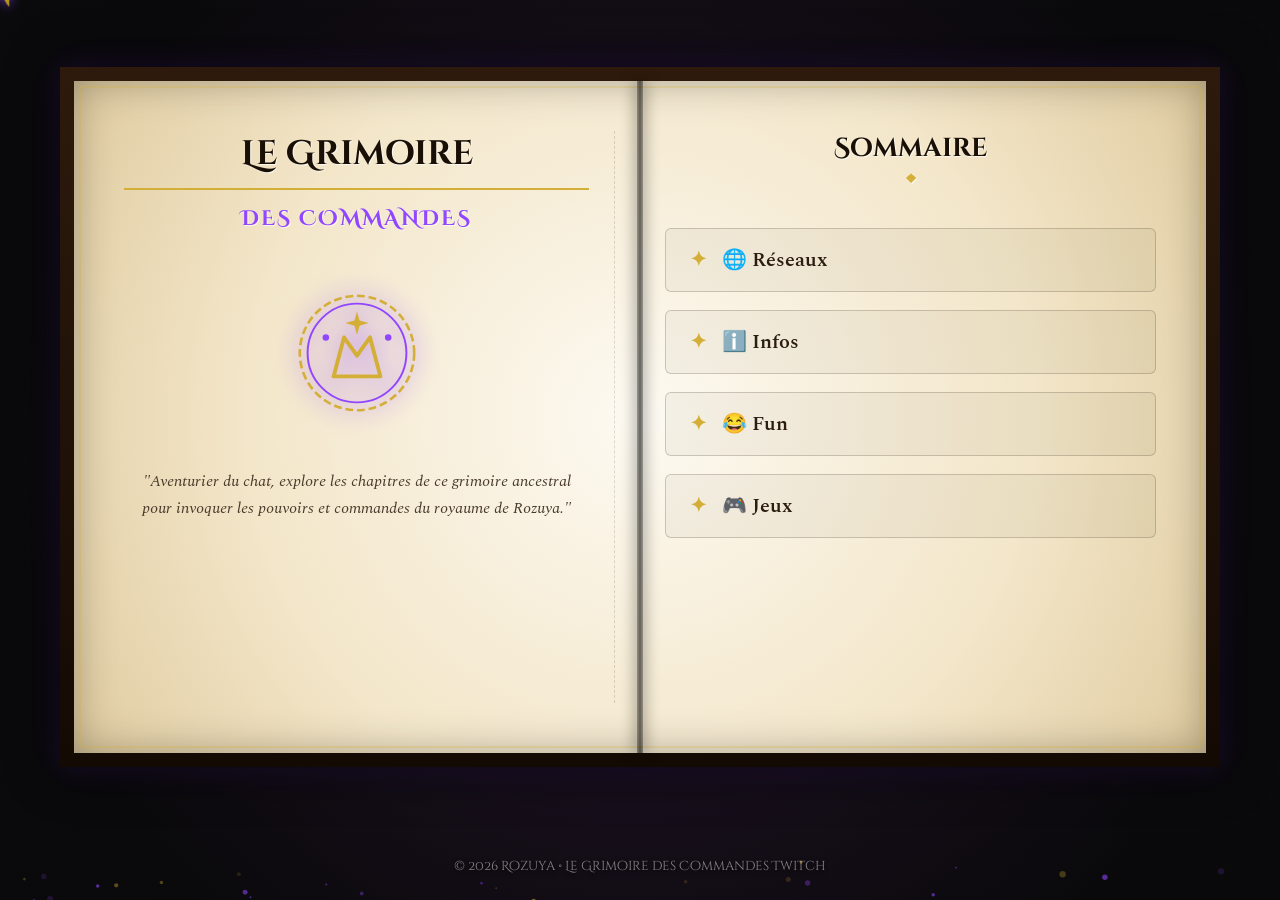
==== index.html @ 589cc0a9 "Update index.html" ====
<!DOCTYPE html>
<html lang="fr">
<head>
    <meta charset="UTF-8">
    <meta name="viewport" content="width=device-width, initial-scale=1.0">
    <title>Le Grimoire de Rozuya • Commandes Twitch</title>
    
    <!-- SEO & Métadonnées de Partage -->
    <meta name="description" content="Explorez le Grimoire interactif et magique de Rozuya. Trouvez et copiez instantanément toutes les commandes du chat Twitch.">
    <meta name="keywords" content="Rozuya, Twitch, Commandes, Grimoire, Stream, Discord, Chat, Fantasy">
    <meta name="theme-color" content="#9146FF">
    
    <!-- Open Graph -->
    <meta property="og:type" content="website">
    <meta property="og:title" content="Le Grimoire de Rozuya • Commandes Twitch">
    <meta property="og:description" content="Découvrez l'ensemble des commandes magiques utilisables sur le stream de Rozuya.">

    <!-- Fichiers de style -->
    <link rel="stylesheet" href="style.css">
</head>
<body>

    <!-- Système de particules -->
    <canvas id="magic-canvas"></canvas>
    <div id="custom-cursor"></div>
    <div id="toast-container" class="notification-container"></div>

    <main class="main-container">
        <div class="grimoire">
            
            <!-- PAGE GAUCHE -->
            <section class="book-page left">
                <h1>Le Grimoire</h1>
                <h2>Des Commandes</h2>
                
                <svg xmlns="http://www.w3.org/2000/svg" viewBox="0 0 100 100" width="130" height="130" style="filter: drop-shadow(0 0 12px #9146FF); margin: 30px auto; display: block;">
                    <circle cx="50" cy="50" r="44" fill="none" stroke="#d4af37" stroke-width="2" stroke-dasharray="6 3" />
                    <circle cx="50" cy="50" r="38" fill="none" stroke="#9146FF" stroke-width="1.5" />
                    <path d="M32 68 L40 38 L50 52 L60 38 L68 68 Z" fill="none" stroke="#d4af37" stroke-width="3" stroke-linejoin="round" stroke-linecap="round"/>
                    <polygon points="50,18 52,25 59,27 52,29 50,36 48,29 41,27 48,25" fill="#d4af37"/>
                    <circle cx="26" cy="38" r="2.5" fill="#9146FF" />
                    <circle cx="74" cy="38" r="2.5" fill="#9146FF" />
                </svg>

                <!-- Message d'introduction adapté (sans mention de tourner les pages) -->
                <p style="color: #4a3b2c; font-style: italic; text-align: center; margin-top: 20px; line-height: 1.7; padding: 0 15px;">
                    "Aventurier du chat, explore les chapitres de ce grimoire ancestral pour invoquer les pouvoirs et commandes du royaume de Rozuya."
                </p>
            </section>

            <!-- PAGE DROITE -->
            <nav class="book-page right">
                <h3>Sommaire</h3>
                <div class="menu-grid">
                    <a href="reseaux.html" class="menu-item">🌐 Réseaux</a>
                    <a href="infos.html" class="menu-item">ℹ️ Infos</a>
                    <a href="fun.html" class="menu-item">😂 Fun</a>
                    <a href="jeux.html" class="menu-item">🎮 Jeux</a>
                </div>
            </nav>
            
        </div>
    </main>

    <footer>
        <p>© 2026 Rozuya • Le Grimoire des Commandes Twitch</p>
    </footer>

    <script src="script.js"></script>
</body>
</html>
---- style.css ----
/* ==========================================================================
   1. POLICES ET VARIABLES GLOBALES
   ========================================================================== */
@import url('https://fonts.googleapis.com/css2?family=Cinzel+Decorative:wght@400;700&family=Spectral:ital,wght@0,400;0,600;1,400;1,600&display=swap');

:root {
    --bg-dark: #09090b; /* Noir profond Twitch */
    --twitch-purple: #9146FF;
    --twitch-light: #bf94ff;
    --gold: #d4af37;
    --gold-glow: rgba(212, 175, 55, 0.4);
    
    /* Dégradé simulant un parchemin vieilli et authentique */
    --parchment-grad: radial-gradient(circle at 50% 50%, #fdfaf2 0%, #f3e6c9 60%, #dfcb9f 100%);
    
    --text-dark: #2c1d11;
    --text-light: #efeff1;
    --transition-smooth: all 0.35s cubic-bezier(0.25, 0.8, 0.25, 1);
}

/* ==========================================================================
   2. CONFIGURATION DE BASE & FOND D'ÉCRAN (SIMULATION TABLE EN BOIS)
   ========================================================================== */
* {
    margin: 0;
    padding: 0;
    box-sizing: border-box;
    cursor: none; /* Masque le curseur par défaut pour laisser place à la magie */
}

body {
    /* Simulation procédurale d'une table en bois sombre et mystique en pur CSS */
    background: 
        radial-gradient(circle at 50% 50%, rgba(145, 70, 255, 0.15) 0%, rgba(9, 9, 11, 0.95) 80%),
        linear-gradient(90deg, rgba(30,18,10,0.2) 0%, rgba(15,8,4,0.2) 100%),
        #140d0a; 
    font-family: 'Spectral', serif;
    color: var(--text-light);
    min-height: 100vh;
    overflow-x: hidden;
    position: relative;
    display: flex;
    flex-direction: column;
    justify-content: space-between;
}

/* Désactivation du curseur personnalisé sur mobile/tablette */
@media (max-width: 900px) {
    * {
        cursor: auto !important;
    }
}

/* ==========================================================================
   3. SYSTEME DE PARTICULES ET CURSEUR MAGIQUE EN PUR CSS
   ========================================================================== */
#magic-canvas {
    position: fixed;
    top: 0;
    left: 0;
    width: 100vw;
    height: 100vh;
    z-index: 1;
    pointer-events: none;
}

/* Curseur plume dorée et violette (aucun asset requis !) */
#custom-cursor {
    width: 24px;
    height: 24px;
    position: fixed;
    pointer-events: none;
    z-index: 10000;
    transform: translate(-10%, -90%) rotate(-45deg);
    background: linear-gradient(135deg, var(--gold) 0%, #b38f1d 50%, transparent 50%);
    border-radius: 100% 0 0 0; /* Forme de plume/pointe */
    filter: drop-shadow(0 0 6px var(--twitch-purple));
    transition: transform 0.05s linear;
}

#custom-cursor::after {
    content: '';
    position: absolute;
    width: 8px;
    height: 8px;
    background: var(--twitch-light);
    border-radius: 50%;
    top: -2px;
    left: -2px;
    box-shadow: 0 0 10px var(--twitch-purple);
}

/* ==========================================================================
   4. STRUCTURE ET OUVERTURE DU GRIMOIRE
   ========================================================================== */
.main-container {
    width: 100%;
    max-width: 1200px;
    margin: auto;
    padding: 60px 20px;
    z-index: 2;
    display: flex;
    justify-content: center;
    align-items: center;
    perspective: 1000px;
}

.grimoire {
    width: 100%;
    min-height: 700px;
    background: var(--parchment-grad);
    border: 14px solid #1c1007;
    border-image: linear-gradient(to bottom, #2d1a0c, #140a04) 10;
    border-radius: 12px;
    box-shadow: 
        0 0 50px rgba(0, 0, 0, 0.9),
        0 0 30px rgba(145, 70, 255, 0.25),
        inset 0 0 40px rgba(0, 0, 0, 0.3);
    position: relative;
    display: grid;
    grid-template-columns: 1fr 1fr;
    padding: 50px;
    gap: 50px;
    animation: bookOpen 1.4s cubic-bezier(0.15, 0.85, 0.3, 1) forwards;
    transform-origin: center center;
}

/* Dorure d'angle du grimoire */
.grimoire::before {
    content: '';
    position: absolute;
    top: 5px; left: 5px; right: 5px; bottom: 5px;
    border: 2px solid var(--gold);
    opacity: 0.25;
    pointer-events: none;
    border-radius: 4px;
}

/* Reliure centrale du livre */
.grimoire::after {
    content: '';
    position: absolute;
    top: 0;
    bottom: 0;
    left: 50%;
    width: 6px;
    background: linear-gradient(to right, rgba(0,0,0,0.4), rgba(0,0,0,0.6) 50%, rgba(0,0,0,0.4));
    transform: translateX(-50%);
    box-shadow: 0 0 15px rgba(0,0,0,0.6);
}

.book-page {
    color: var(--text-dark);
    display: flex;
    flex-direction: column;
    animation: fadeInPage 0.9s ease forwards;
}

.book-page.left {
    border-right: 1px dashed rgba(44, 29, 17, 0.15);
    padding-right: 25px;
}

/* ==========================================================================
   5. TYPOGRAPHIE ET TITRES RUNIQUE
   ========================================================================== */
h1, h2, h3 {
    font-family: 'Cinzel Decorative', serif;
    color: #1a0f05;
    text-align: center;
    text-shadow: 1px 1px 1px rgba(255,255,255,0.8);
}

h1 {
    font-size: 2.1rem;
    font-weight: 700;
    border-bottom: 2px solid var(--gold);
    padding-bottom: 12px;
    margin-bottom: 15px;
}

h2 {
    font-size: 1.3rem;
    color: var(--twitch-purple);
    letter-spacing: 2px;
    margin-bottom: 25px;
    text-transform: uppercase;
}

h3 {
    font-size: 1.6rem;
    color: #1a0f05;
    margin-bottom: 25px;
    position: relative;
}

h3::after {
    content: '❖';
    display: block;
    font-size: 0.8rem;
    color: var(--gold);
    margin-top: 5px;
}

/* ==========================================================================
   6. MENU PRINCIPAL (SOMMAIRE)
   ========================================================================== */
.menu-grid {
    display: flex;
    flex-direction: column;
    gap: 18px;
    margin-top: 15px;
}

.menu-item {
    display: flex;
    align-items: center;
    padding: 16px 24px;
    background: rgba(44, 29, 17, 0.04);
    border: 1px solid rgba(44, 29, 17, 0.2);
    border-radius: 6px;
    text-decoration: none;
    color: var(--text-dark);
    font-size: 1.25rem;
    font-weight: 600;
    transition: var(--transition-smooth);
}

.menu-item::before {
    content: '✦';
    margin-right: 15px;
    color: var(--gold);
    transition: var(--transition-smooth);
}

.menu-item:hover {
    background: rgba(145, 70, 255, 0.08);
    border-color: var(--twitch-purple);
    transform: translateY(-3px) scale(1.01);
    box-shadow: 0 6px 15px rgba(145, 70, 255, 0.12);
}

.menu-item:hover::before {
    transform: rotate(180deg);
    color: var(--twitch-purple);
    text-shadow: 0 0 8px var(--twitch-light);
}

/* ==========================================================================
   7. INTERFACE DES CARTES DE COMMANDES ET FILTRAGE
   ========================================================================== */
.search-container {
    margin-bottom: 25px;
    position: relative;
}

.search-bar {
    width: 100%;
    padding: 14px 20px;
    background: rgba(255, 255, 255, 0.5);
    border: 2px solid rgba(44, 29, 17, 0.4);
    border-radius: 6px;
    font-family: 'Spectral', serif;
    font-size: 1.05rem;
    color: var(--text-dark);
    outline: none;
    transition: var(--transition-smooth);
}

.search-bar:focus {
    border-color: var(--twitch-purple);
    background: rgba(255, 255, 255, 0.85);
    box-shadow: 0 0 12px rgba(145, 70, 255, 0.15);
}

.commands-container {
    display: flex;
    flex-direction: column;
    gap: 16px;
    max-height: 480px;
    overflow-y: auto;
    padding-right: 10px;
}

/* Scrollbar Vintage */
.commands-container::-webkit-scrollbar {
    width: 6px;
}
.commands-container::-webkit-scrollbar-track {
    background: rgba(44, 29, 17, 0.05);
}
.commands-container::-webkit-scrollbar-thumb {
    background: rgba(44, 29, 17, 0.4);
    border-radius: 3px;
}

.command-card {
    background: rgba(255, 255, 255, 0.35);
    border-left: 4px solid var(--gold);
    padding: 16px;
    border-radius: 0 6px 6px 0;
    display: flex;
    justify-content: space-between;
    align-items: center;
    transition: var(--transition-smooth);
    box-shadow: 0 2px 5px rgba(0,0,0,0.03);
}

.command-card:hover {
    background: rgba(255, 255, 255, 0.7);
    border-left-color: var(--twitch-purple);
    transform: translateX(4px);
    box-shadow: 0 4px 10px rgba(145, 70, 255, 0.08);
}

.command-info {
    padding-right: 15px;
}

.command-info .trigger {
    font-family: 'Cinzel Decorative', serif;
    font-weight: 700;
    font-size: 1.15rem;
    color: var(--twitch-purple);
    display: block;
    margin-bottom: 4px;
}

.command-info .description {
    font-size: 0.95rem;
    color: #443525;
    line-height: 1.4;
}

/* Boutons d'Action */
.btn-copy {
    background: #2c1d11;
    color: #fdfaf2;
    border: none;
    padding: 9px 15px;
    border-radius: 4px;
    font-family: 'Spectral', serif;
    font-weight: 600;
    font-size: 0.9rem;
    transition: var(--transition-smooth);
}

.btn-copy:hover {
    background: var(--twitch-purple);
    color: white;
    box-shadow: 0 0 10px rgba(145, 70, 255, 0.4);
}

.btn-back {
    display: block;
    margin-top: auto;
    text-align: center;
    padding: 15px;
    color: var(--text-dark);
    text-decoration: none;
    font-weight: 600;
    border-top: 1px dashed rgba(44, 29, 17, 0.2);
    transition: var(--transition-smooth);
}

.btn-back:hover {
    color: var(--twitch-purple);
    letter-spacing: 0.5px;
}

/* ==========================================================================
   8. NOTIFICATIONS DYNAMIQUES (TOASTS)
   ========================================================================== */
.notification-container {
    position: fixed;
    bottom: 30px;
    right: 30px;
    z-index: 10001;
    display: flex;
    flex-direction: column;
    gap: 10px;
}

.toast {
    background: rgba(14, 14, 16, 0.96);
    color: white;
    border-left: 4px solid var(--twitch-purple);
    padding: 14px 22px;
    border-radius: 4px;
    box-shadow: 0 10px 30px rgba(0,0,0,0.6);
    font-family: 'Spectral', serif;
    font-size: 1rem;
    animation: slideIn 0.35s cubic-bezier(0.25, 1, 0.5, 1) forwards;
}

/* ==========================================================================
   9. FOOTER SÉMANTIQUE
   ========================================================================== */
footer {
    text-align: center;
    padding: 25px;
    font-family: 'Cinzel Decorative', serif;
    font-size: 0.8rem;
    color: rgba(255, 255, 255, 0.5);
    z-index: 2;
    text-shadow: 0 2px 4px rgba(0,0,0,0.9);
}

/* ==========================================================================
   10. ANIMATIONS (TRANSITIONS ET OUVERTURE)
   ========================================================================== */
@keyframes bookOpen {
    0% { 
        transform: scale(0.92) rotateX(15deg); 
        opacity: 0; 
        filter: blur(12px); 
    }
    100% { 
        transform: scale(1) rotateX(0deg); 
        opacity: 1; 
        filter: blur(0); 
    }
}

@keyframes fadeInPage {
    0% { 
        opacity: 0; 
        transform: translateY(8px); 
    }
    100% { 
        opacity: 1; 
        transform: translateY(0); 
    }
}

@keyframes slideIn {
    0% { 
        transform: translateX(120%); 
        opacity: 0; 
    }
    100% { 
        transform: translateX(0); 
        opacity: 1; 
    }
}

/* ==========================================================================
   11. MEDIA QUERIES (ADAPTATION MOBILES & TABLETTES)
   ========================================================================== */
@media (max-width: 900px) {
    .main-container {
        padding: 20px 10px;
    }
    
    .grimoire {
        grid-template-columns: 1fr; /* Une seule colonne sur mobile */
        min-height: auto;
        padding: 30px 20px;
        gap: 30px;
        border-width: 8px;
    }
    
    .grimoire::after { 
        display: none; /* Cache la reliure centrale */
    }
    
    .book-page.left { 
        border-right: none; 
        border-bottom: 2px dashed rgba(44, 29, 17, 0.15); 
        padding-right: 0;
        padding-bottom: 30px; 
    }
    
    .commands-container {
        max-height: 380px;
    }
}
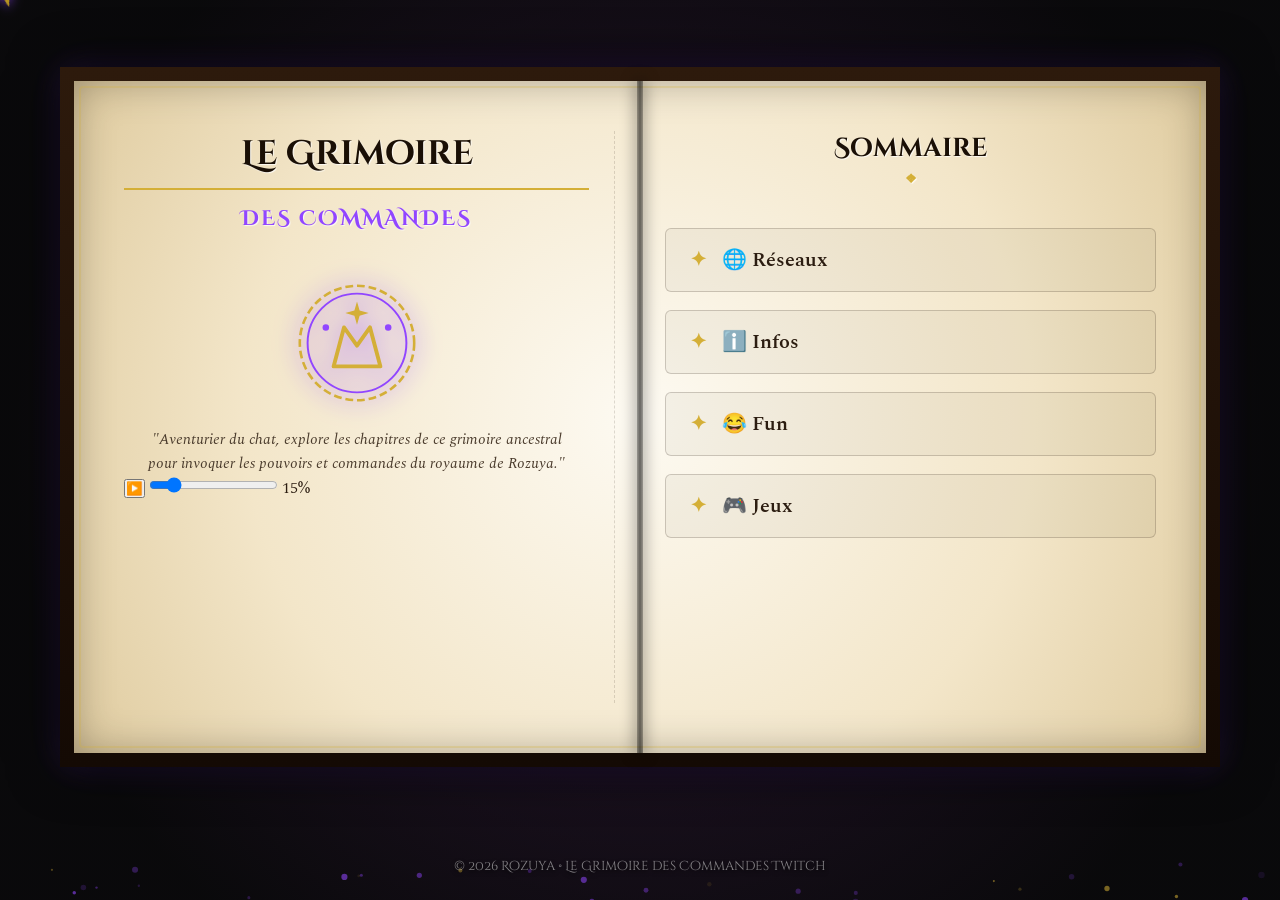
==== commit 0091917c: "Update index.html" ====
--- a/index.html
+++ b/index.html
@@ -20,6 +20,9 @@
 </head>
 <body>
 
+    <!-- Ton fichier audio avec son vrai nom -->
+    <audio id="background-music" loop src="L'Éveil du Grimoire.mp3"></audio>
+
     <!-- Système de particules -->
     <canvas id="magic-canvas"></canvas>
     <div id="custom-cursor"></div>
@@ -33,7 +36,7 @@
                 <h1>Le Grimoire</h1>
                 <h2>Des Commandes</h2>
                 
-                <svg xmlns="http://www.w3.org/2000/svg" viewBox="0 0 100 100" width="130" height="130" style="filter: drop-shadow(0 0 12px #9146FF); margin: 30px auto; display: block;">
+                <svg xmlns="http://www.w3.org/2000/svg" viewBox="0 0 100 100" width="130" height="130" style="filter: drop-shadow(0 0 12px #9146FF); margin: 20px auto 10px auto; display: block;">
                     <circle cx="50" cy="50" r="44" fill="none" stroke="#d4af37" stroke-width="2" stroke-dasharray="6 3" />
                     <circle cx="50" cy="50" r="38" fill="none" stroke="#9146FF" stroke-width="1.5" />
                     <path d="M32 68 L40 38 L50 52 L60 38 L68 68 Z" fill="none" stroke="#d4af37" stroke-width="3" stroke-linejoin="round" stroke-linecap="round"/>
@@ -42,10 +45,16 @@
                     <circle cx="74" cy="38" r="2.5" fill="#9146FF" />
                 </svg>
 
-                <!-- Message d'introduction adapté (sans mention de tourner les pages) -->
-                <p style="color: #4a3b2c; font-style: italic; text-align: center; margin-top: 20px; line-height: 1.7; padding: 0 15px;">
+                <p style="color: #4a3b2c; font-style: italic; text-align: center; margin-top: 10px; line-height: 1.6; padding: 0 15px; font-size: 0.95rem;">
                     "Aventurier du chat, explore les chapitres de ce grimoire ancestral pour invoquer les pouvoirs et commandes du royaume de Rozuya."
                 </p>
+
+                <!-- LECTEUR DE MUSIQUE INTERACTIF (ON/OFF + VOLUME %) -->
+                <div class="audio-player">
+                    <button id="play-pause-btn" title="Jouer / Pause">▶️</button>
+                    <input type="range" id="volume-slider" min="0" max="100" value="15" title="Volume">
+                    <span id="volume-percent">15%</span>
+                </div>
             </section>
 
             <!-- PAGE DROITE -->
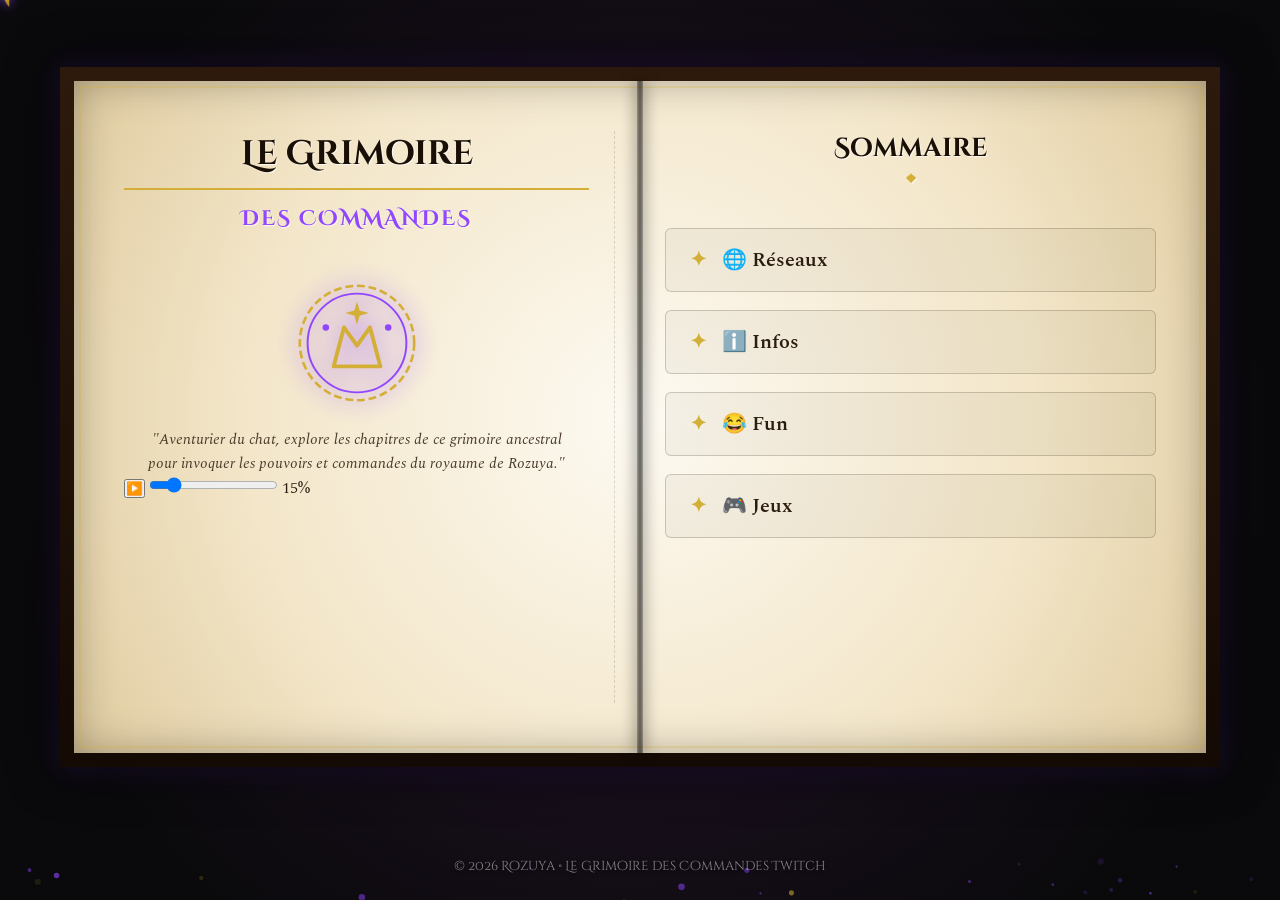
==== commit 1495ebce: "Update index.html" ====
--- a/index.html
+++ b/index.html
@@ -5,25 +5,20 @@
     <meta name="viewport" content="width=device-width, initial-scale=1.0">
     <title>Le Grimoire de Rozuya • Commandes Twitch</title>
     
-    <!-- SEO & Métadonnées de Partage -->
     <meta name="description" content="Explorez le Grimoire interactif et magique de Rozuya. Trouvez et copiez instantanément toutes les commandes du chat Twitch.">
     <meta name="keywords" content="Rozuya, Twitch, Commandes, Grimoire, Stream, Discord, Chat, Fantasy">
     <meta name="theme-color" content="#9146FF">
     
-    <!-- Open Graph -->
     <meta property="og:type" content="website">
     <meta property="og:title" content="Le Grimoire de Rozuya • Commandes Twitch">
     <meta property="og:description" content="Découvrez l'ensemble des commandes magiques utilisables sur le stream de Rozuya.">
 
-    <!-- Fichiers de style -->
     <link rel="stylesheet" href="style.css">
 </head>
 <body>
 
-    <!-- Ton fichier audio avec son vrai nom -->
-    <audio id="background-music" loop src="L'Éveil du Grimoire.mp3"></audio>
+    <audio id="background-music" loop src="l-eveil-du-grimoire.mp3"></audio>
 
-    <!-- Système de particules -->
     <canvas id="magic-canvas"></canvas>
     <div id="custom-cursor"></div>
     <div id="toast-container" class="notification-container"></div>
@@ -31,7 +26,6 @@
     <main class="main-container">
         <div class="grimoire">
             
-            <!-- PAGE GAUCHE -->
             <section class="book-page left">
                 <h1>Le Grimoire</h1>
                 <h2>Des Commandes</h2>
@@ -49,7 +43,6 @@
                     "Aventurier du chat, explore les chapitres de ce grimoire ancestral pour invoquer les pouvoirs et commandes du royaume de Rozuya."
                 </p>
 
-                <!-- LECTEUR DE MUSIQUE INTERACTIF (ON/OFF + VOLUME %) -->
                 <div class="audio-player">
                     <button id="play-pause-btn" title="Jouer / Pause">▶️</button>
                     <input type="range" id="volume-slider" min="0" max="100" value="15" title="Volume">
@@ -57,7 +50,6 @@
                 </div>
             </section>
 
-            <!-- PAGE DROITE -->
             <nav class="book-page right">
                 <h3>Sommaire</h3>
                 <div class="menu-grid">
@@ -76,5 +68,45 @@
     </footer>
 
     <script src="script.js"></script>
+
+    <script>
+        document.addEventListener("DOMContentLoaded", () => {
+            const audio = document.getElementById("background-music");
+            const playPauseBtn = document.getElementById("play-pause-btn");
+            const volumeSlider = document.getElementById("volume-slider");
+            const volumePercent = document.getElementById("volume-percent");
+
+            if (audio && playPauseBtn && volumeSlider && volumePercent) {
+                
+                // On applique le volume initial de la barre (15%)
+                audio.volume = volumeSlider.value / 100;
+                volumePercent.textContent = volumeSlider.value + "%";
+
+                // Clic pour activer / couper le son (ON/OFF)
+                playPauseBtn.addEventListener("click", () => {
+                    if (audio.paused) {
+                        audio.play()
+                            .then(() => {
+                                playPauseBtn.textContent = "⏸️";
+                            })
+                            .catch(error => {
+                                console.log("Erreur de lecture :", error);
+                                alert("Clique d'abord n'importe où sur la page, puis appuie sur Play ! Les navigateurs bloquent la musique automatique.");
+                            });
+                    } else {
+                        audio.pause();
+                        playPauseBtn.textContent = "▶️";
+                    }
+                });
+
+                // Changement de volume en temps réel
+                volumeSlider.addEventListener("input", (e) => {
+                    const volumeValue = e.target.value;
+                    audio.volume = volumeValue / 100; // Le volume HTML va de 0.0 à 1.0
+                    volumePercent.textContent = volumeValue + "%"; // Affiche par exemple "5%"
+                });
+            }
+        });
+    </script>
 </body>
 </html>
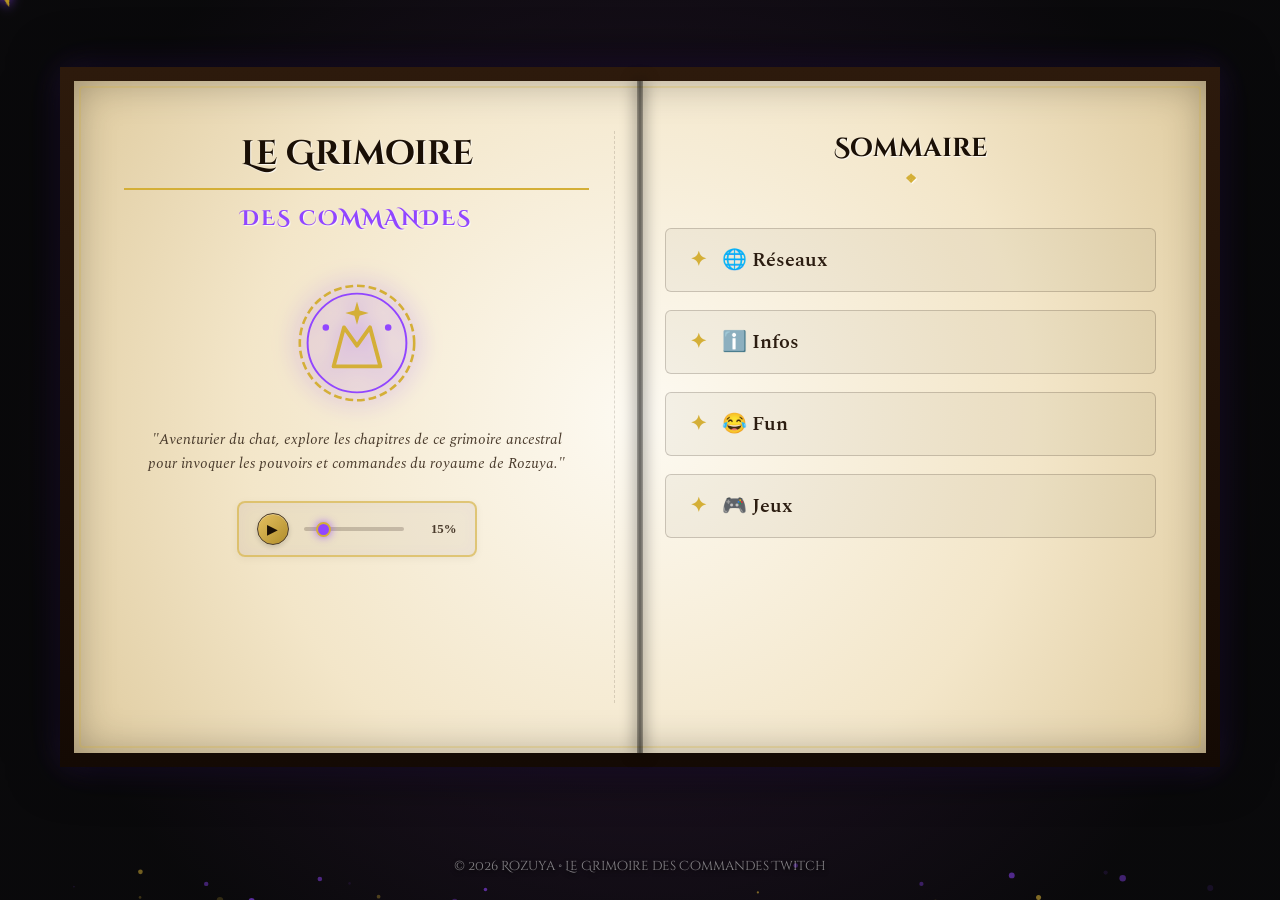
==== commit 675c6869: "Update index.html" ====
--- a/index.html
+++ b/index.html
@@ -5,20 +5,139 @@
     <meta name="viewport" content="width=device-width, initial-scale=1.0">
     <title>Le Grimoire de Rozuya • Commandes Twitch</title>
     
+    <!-- SEO & Métadonnées de Partage -->
     <meta name="description" content="Explorez le Grimoire interactif et magique de Rozuya. Trouvez et copiez instantanément toutes les commandes du chat Twitch.">
     <meta name="keywords" content="Rozuya, Twitch, Commandes, Grimoire, Stream, Discord, Chat, Fantasy">
     <meta name="theme-color" content="#9146FF">
     
+    <!-- Open Graph -->
     <meta property="og:type" content="website">
     <meta property="og:title" content="Le Grimoire de Rozuya • Commandes Twitch">
     <meta property="og:description" content="Découvrez l'ensemble des commandes magiques utilisables sur le stream de Rozuya.">
 
+    <!-- Fichiers de style principal -->
     <link rel="stylesheet" href="style.css">
+
+    <!-- Styles de la Direction Artistique (DA) du Lecteur Magique -->
+    <style>
+        /* Cadre du Lecteur Magique */
+        .audio-player {
+            display: flex;
+            align-items: center;
+            justify-content: space-between;
+            gap: 15px;
+            margin: 25px auto 0 auto;
+            padding: 10px 18px;
+            border-radius: 8px;
+            
+            /* Plaque en vieux parchemin sombre / cadre or double ligne */
+            background: rgba(74, 59, 44, 0.05);
+            border: 2px double rgba(212, 175, 55, 0.6);
+            box-shadow: inset 0 0 15px rgba(145, 70, 255, 0.04), 0 2px 8px rgba(0, 0, 0, 0.05);
+            
+            max-width: 250px;
+            position: relative;
+            z-index: 999;
+            pointer-events: auto;
+        }
+
+        /* Bouton Play/Pause (Sceau d'or magique) */
+        .audio-player button {
+            background: linear-gradient(135deg, #e5c060, #b08d2b); /* Dégradé d'or */
+            border: 1px solid #4a3b2c;
+            color: #1a0f05;
+            width: 32px;
+            height: 32px;
+            border-radius: 50%;
+            font-size: 0.9rem;
+            display: flex;
+            align-items: center;
+            justify-content: center;
+            cursor: pointer;
+            box-shadow: 0 2px 5px rgba(0,0,0,0.15), inset 0 1px 0 rgba(255,255,255,0.3);
+            transition: all 0.2s ease;
+            padding: 0;
+            line-height: 1;
+            user-select: none;
+        }
+
+        .audio-player button:hover {
+            transform: scale(1.1);
+            box-shadow: 0 0 10px rgba(212, 175, 55, 0.8);
+            background: linear-gradient(135deg, #f2d479, #cfa83c);
+        }
+
+        .audio-player button:active {
+            transform: scale(0.95);
+        }
+
+        /* Rail de la barre de volume (Cordon de cuir) */
+        .audio-player input[type="range"] {
+            -webkit-appearance: none;
+            appearance: none;
+            width: 100px;
+            height: 4px;
+            background: rgba(74, 59, 44, 0.25); /* Ligne marron cuir */
+            border-radius: 2px;
+            outline: none;
+            cursor: pointer;
+        }
+
+        /* La Gemme Violette Magique (Curseur pour Chrome, Safari, Edge) */
+        .audio-player input[type="range"]::-webkit-slider-thumb {
+            -webkit-appearance: none;
+            appearance: none;
+            width: 15px;
+            height: 15px;
+            border-radius: 50%;
+            background: #9146FF; /* Violet magique Twitch */
+            border: 2px solid #d4af37; /* Cerclage d'or */
+            box-shadow: 0 0 8px rgba(145, 70, 255, 0.8);
+            transition: transform 0.1s ease, box-shadow 0.1s ease;
+        }
+
+        .audio-player input[type="range"]::-webkit-slider-thumb:hover {
+            transform: scale(1.25);
+            box-shadow: 0 0 12px rgba(145, 70, 255, 1);
+        }
+
+        /* La Gemme Violette Magique (Curseur pour Firefox) */
+        .audio-player input[type="range"]::-moz-range-thumb {
+            width: 15px;
+            height: 15px;
+            border-radius: 50%;
+            background: #9146FF;
+            border: 2px solid #d4af37;
+            box-shadow: 0 0 8px rgba(145, 70, 255, 0.8);
+            transition: transform 0.1s ease, box-shadow 0.1s ease;
+            cursor: pointer;
+        }
+
+        .audio-player input[type="range"]::-moz-range-thumb:hover {
+            transform: scale(1.25);
+            box-shadow: 0 0 12px rgba(145, 70, 255, 1);
+        }
+
+        /* Texte du pourcentage de volume */
+        .audio-player span {
+            font-family: 'Cinzel', serif;
+            font-size: 0.8rem;
+            color: #4a3b2c; /* Couleur écriture grimoire */
+            font-weight: bold;
+            min-width: 38px;
+            text-align: right;
+            user-select: none;
+        }
+    </style>
 </head>
 <body>
 
-    <audio id="background-music" loop src="l-eveil-du-grimoire.mp3"></audio>
-
+    <!-- Lecteur audio pointant vers ton fichier de musique qui marche -->
+    <audio id="background-music" loop preload="auto">
+        <source src="l-eveil-du-grimoire.mp3" type="audio/mpeg">
+    </audio>
+
+    <!-- Système de particules -->
     <canvas id="magic-canvas"></canvas>
     <div id="custom-cursor"></div>
     <div id="toast-container" class="notification-container"></div>
@@ -26,6 +145,7 @@
     <main class="main-container">
         <div class="grimoire">
             
+            <!-- PAGE GAUCHE -->
             <section class="book-page left">
                 <h1>Le Grimoire</h1>
                 <h2>Des Commandes</h2>
@@ -43,13 +163,15 @@
                     "Aventurier du chat, explore les chapitres de ce grimoire ancestral pour invoquer les pouvoirs et commandes du royaume de Rozuya."
                 </p>
 
+                <!-- LECTEUR DE MUSIQUE INTERACTIF (VERSION DA GRIMOIRE) -->
                 <div class="audio-player">
-                    <button id="play-pause-btn" title="Jouer / Pause">▶️</button>
+                    <button id="play-pause-btn" type="button" title="Jouer / Pause">▶</button>
                     <input type="range" id="volume-slider" min="0" max="100" value="15" title="Volume">
                     <span id="volume-percent">15%</span>
                 </div>
             </section>
 
+            <!-- PAGE DROITE -->
             <nav class="book-page right">
                 <h3>Sommaire</h3>
                 <div class="menu-grid">
@@ -67,8 +189,10 @@
         <p>© 2026 Rozuya • Le Grimoire des Commandes Twitch</p>
     </footer>
 
+    <!-- Script principal (particules, curseur, etc.) -->
     <script src="script.js"></script>
 
+    <!-- Script magique de contrôle audio -->
     <script>
         document.addEventListener("DOMContentLoaded", () => {
             const audio = document.getElementById("background-music");
@@ -78,32 +202,34 @@
 
             if (audio && playPauseBtn && volumeSlider && volumePercent) {
                 
-                // On applique le volume initial de la barre (15%)
+                // Volume initial (15%)
                 audio.volume = volumeSlider.value / 100;
                 volumePercent.textContent = volumeSlider.value + "%";
 
-                // Clic pour activer / couper le son (ON/OFF)
-                playPauseBtn.addEventListener("click", () => {
+                // Play / Pause au clic (avec les beaux symboles épurés)
+                playPauseBtn.addEventListener("click", (e) => {
+                    e.stopPropagation(); 
+                    
                     if (audio.paused) {
                         audio.play()
                             .then(() => {
-                                playPauseBtn.textContent = "⏸️";
+                                playPauseBtn.innerHTML = "⏸"; // Symbole pause propre
                             })
                             .catch(error => {
-                                console.log("Erreur de lecture :", error);
-                                alert("Clique d'abord n'importe où sur la page, puis appuie sur Play ! Les navigateurs bloquent la musique automatique.");
+                                console.warn("Lecture bloquée :", error);
+                                alert("⚠️ Pour des raisons de sécurité de ton navigateur, clique n'importe où sur le grimoire d'abord, puis réessaye !");
                             });
                     } else {
                         audio.pause();
-                        playPauseBtn.textContent = "▶️";
+                        playPauseBtn.innerHTML = "▶"; // Symbole play propre
                     }
                 });
 
-                // Changement de volume en temps réel
+                // Réglage et affichage dynamique du volume
                 volumeSlider.addEventListener("input", (e) => {
                     const volumeValue = e.target.value;
-                    audio.volume = volumeValue / 100; // Le volume HTML va de 0.0 à 1.0
-                    volumePercent.textContent = volumeValue + "%"; // Affiche par exemple "5%"
+                    audio.volume = volumeValue / 100;
+                    volumePercent.textContent = volumeValue + "%";
                 });
             }
         });
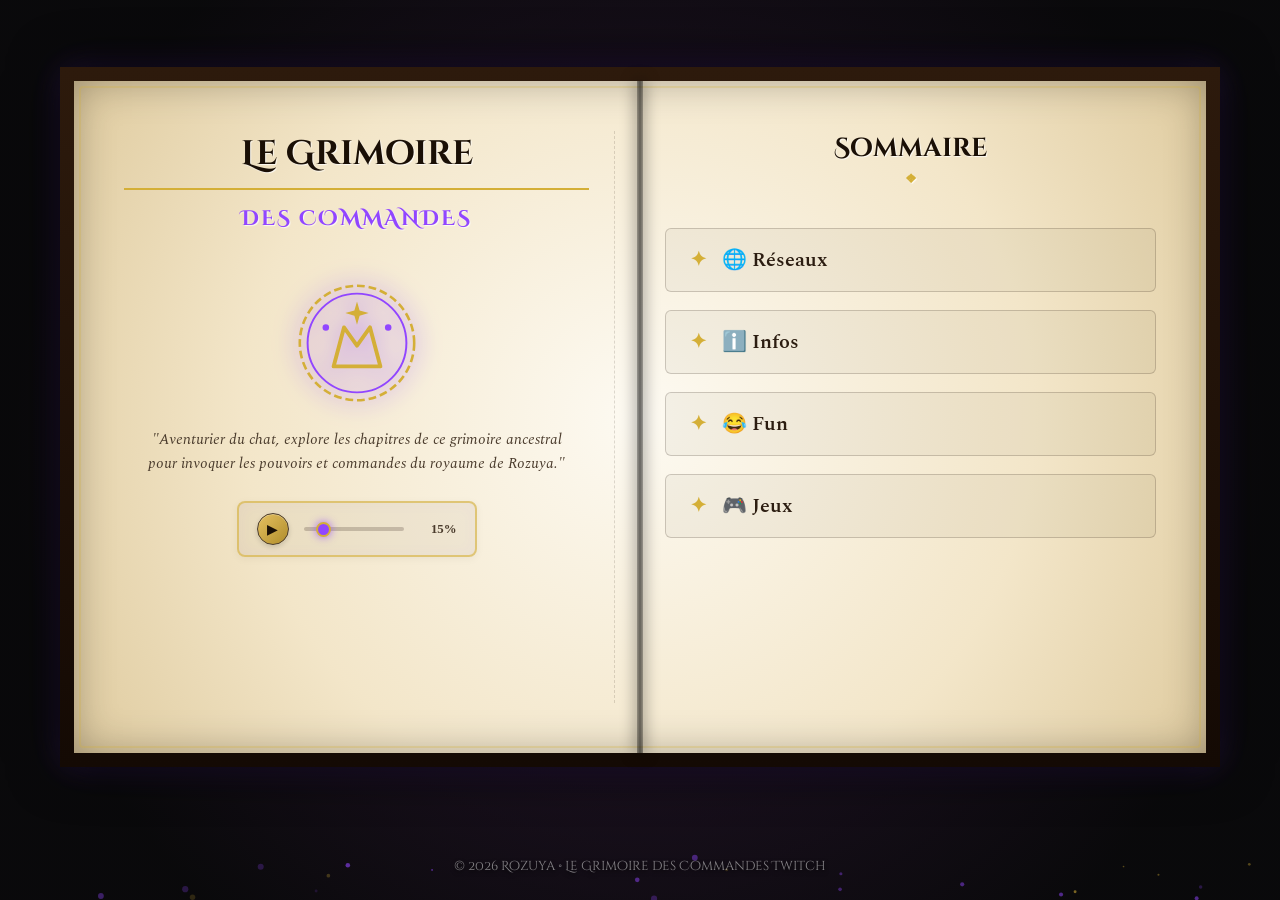
==== commit c6aa99ea: "Update index.html" ====
--- a/index.html
+++ b/index.html
@@ -5,20 +5,16 @@
     <meta name="viewport" content="width=device-width, initial-scale=1.0">
     <title>Le Grimoire de Rozuya • Commandes Twitch</title>
     
-    <!-- SEO & Métadonnées de Partage -->
     <meta name="description" content="Explorez le Grimoire interactif et magique de Rozuya. Trouvez et copiez instantanément toutes les commandes du chat Twitch.">
     <meta name="keywords" content="Rozuya, Twitch, Commandes, Grimoire, Stream, Discord, Chat, Fantasy">
     <meta name="theme-color" content="#9146FF">
     
-    <!-- Open Graph -->
     <meta property="og:type" content="website">
     <meta property="og:title" content="Le Grimoire de Rozuya • Commandes Twitch">
     <meta property="og:description" content="Découvrez l'ensemble des commandes magiques utilisables sur le stream de Rozuya.">
 
-    <!-- Fichiers de style principal -->
     <link rel="stylesheet" href="style.css">
 
-    <!-- Styles de la Direction Artistique (DA) du Lecteur Magique -->
     <style>
         /* Cadre du Lecteur Magique */
         .audio-player {
@@ -132,20 +128,16 @@
 </head>
 <body>
 
-    <!-- Lecteur audio pointant vers ton fichier de musique qui marche -->
     <audio id="background-music" loop preload="auto">
         <source src="l-eveil-du-grimoire.mp3" type="audio/mpeg">
     </audio>
 
-    <!-- Système de particules -->
     <canvas id="magic-canvas"></canvas>
-    <div id="custom-cursor"></div>
     <div id="toast-container" class="notification-container"></div>
 
     <main class="main-container">
         <div class="grimoire">
             
-            <!-- PAGE GAUCHE -->
             <section class="book-page left">
                 <h1>Le Grimoire</h1>
                 <h2>Des Commandes</h2>
@@ -163,7 +155,6 @@
                     "Aventurier du chat, explore les chapitres de ce grimoire ancestral pour invoquer les pouvoirs et commandes du royaume de Rozuya."
                 </p>
 
-                <!-- LECTEUR DE MUSIQUE INTERACTIF (VERSION DA GRIMOIRE) -->
                 <div class="audio-player">
                     <button id="play-pause-btn" type="button" title="Jouer / Pause">▶</button>
                     <input type="range" id="volume-slider" min="0" max="100" value="15" title="Volume">
@@ -171,7 +162,6 @@
                 </div>
             </section>
 
-            <!-- PAGE DROITE -->
             <nav class="book-page right">
                 <h3>Sommaire</h3>
                 <div class="menu-grid">
@@ -189,10 +179,8 @@
         <p>© 2026 Rozuya • Le Grimoire des Commandes Twitch</p>
     </footer>
 
-    <!-- Script principal (particules, curseur, etc.) -->
     <script src="script.js"></script>
 
-    <!-- Script magique de contrôle audio -->
     <script>
         document.addEventListener("DOMContentLoaded", () => {
             const audio = document.getElementById("background-music");
@@ -206,7 +194,7 @@
                 audio.volume = volumeSlider.value / 100;
                 volumePercent.textContent = volumeSlider.value + "%";
 
-                // Play / Pause au clic (avec les beaux symboles épurés)
+                // Play / Pause au clic
                 playPauseBtn.addEventListener("click", (e) => {
                     e.stopPropagation(); 
                     
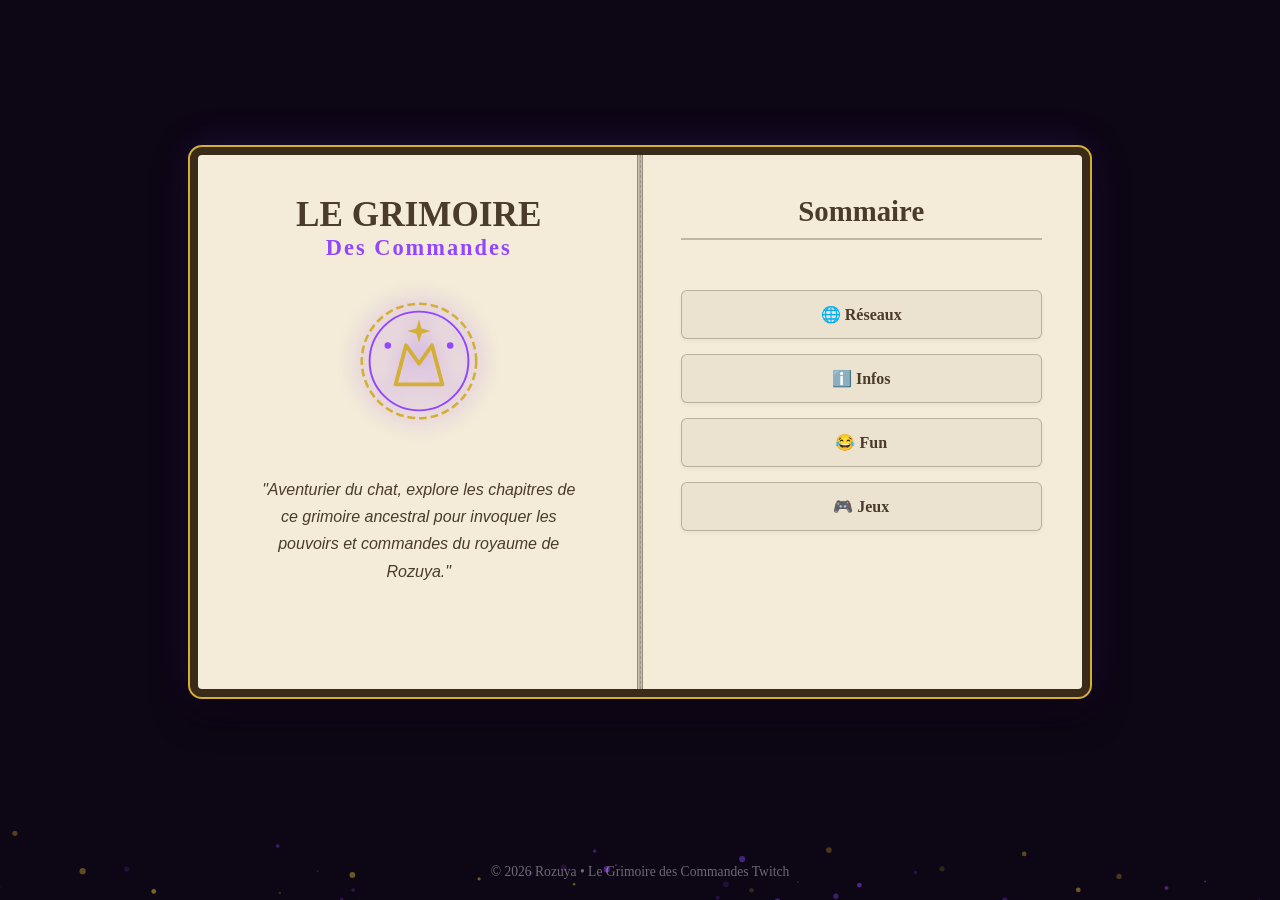
==== commit 33a3f60e: "Update index.html" ====
--- a/index.html
+++ b/index.html
@@ -5,144 +5,35 @@
     <meta name="viewport" content="width=device-width, initial-scale=1.0">
     <title>Le Grimoire de Rozuya • Commandes Twitch</title>
     
+    <!-- SEO & Métadonnées de Partage -->
     <meta name="description" content="Explorez le Grimoire interactif et magique de Rozuya. Trouvez et copiez instantanément toutes les commandes du chat Twitch.">
     <meta name="keywords" content="Rozuya, Twitch, Commandes, Grimoire, Stream, Discord, Chat, Fantasy">
     <meta name="theme-color" content="#9146FF">
     
+    <!-- Open Graph -->
     <meta property="og:type" content="website">
     <meta property="og:title" content="Le Grimoire de Rozuya • Commandes Twitch">
     <meta property="og:description" content="Découvrez l'ensemble des commandes magiques utilisables sur le stream de Rozuya.">
 
+    <!-- Fichiers de style -->
     <link rel="stylesheet" href="style.css">
-
-    <style>
-        /* Cadre du Lecteur Magique */
-        .audio-player {
-            display: flex;
-            align-items: center;
-            justify-content: space-between;
-            gap: 15px;
-            margin: 25px auto 0 auto;
-            padding: 10px 18px;
-            border-radius: 8px;
-            
-            /* Plaque en vieux parchemin sombre / cadre or double ligne */
-            background: rgba(74, 59, 44, 0.05);
-            border: 2px double rgba(212, 175, 55, 0.6);
-            box-shadow: inset 0 0 15px rgba(145, 70, 255, 0.04), 0 2px 8px rgba(0, 0, 0, 0.05);
-            
-            max-width: 250px;
-            position: relative;
-            z-index: 999;
-            pointer-events: auto;
-        }
-
-        /* Bouton Play/Pause (Sceau d'or magique) */
-        .audio-player button {
-            background: linear-gradient(135deg, #e5c060, #b08d2b); /* Dégradé d'or */
-            border: 1px solid #4a3b2c;
-            color: #1a0f05;
-            width: 32px;
-            height: 32px;
-            border-radius: 50%;
-            font-size: 0.9rem;
-            display: flex;
-            align-items: center;
-            justify-content: center;
-            cursor: pointer;
-            box-shadow: 0 2px 5px rgba(0,0,0,0.15), inset 0 1px 0 rgba(255,255,255,0.3);
-            transition: all 0.2s ease;
-            padding: 0;
-            line-height: 1;
-            user-select: none;
-        }
-
-        .audio-player button:hover {
-            transform: scale(1.1);
-            box-shadow: 0 0 10px rgba(212, 175, 55, 0.8);
-            background: linear-gradient(135deg, #f2d479, #cfa83c);
-        }
-
-        .audio-player button:active {
-            transform: scale(0.95);
-        }
-
-        /* Rail de la barre de volume (Cordon de cuir) */
-        .audio-player input[type="range"] {
-            -webkit-appearance: none;
-            appearance: none;
-            width: 100px;
-            height: 4px;
-            background: rgba(74, 59, 44, 0.25); /* Ligne marron cuir */
-            border-radius: 2px;
-            outline: none;
-            cursor: pointer;
-        }
-
-        /* La Gemme Violette Magique (Curseur pour Chrome, Safari, Edge) */
-        .audio-player input[type="range"]::-webkit-slider-thumb {
-            -webkit-appearance: none;
-            appearance: none;
-            width: 15px;
-            height: 15px;
-            border-radius: 50%;
-            background: #9146FF; /* Violet magique Twitch */
-            border: 2px solid #d4af37; /* Cerclage d'or */
-            box-shadow: 0 0 8px rgba(145, 70, 255, 0.8);
-            transition: transform 0.1s ease, box-shadow 0.1s ease;
-        }
-
-        .audio-player input[type="range"]::-webkit-slider-thumb:hover {
-            transform: scale(1.25);
-            box-shadow: 0 0 12px rgba(145, 70, 255, 1);
-        }
-
-        /* La Gemme Violette Magique (Curseur pour Firefox) */
-        .audio-player input[type="range"]::-moz-range-thumb {
-            width: 15px;
-            height: 15px;
-            border-radius: 50%;
-            background: #9146FF;
-            border: 2px solid #d4af37;
-            box-shadow: 0 0 8px rgba(145, 70, 255, 0.8);
-            transition: transform 0.1s ease, box-shadow 0.1s ease;
-            cursor: pointer;
-        }
-
-        .audio-player input[type="range"]::-moz-range-thumb:hover {
-            transform: scale(1.25);
-            box-shadow: 0 0 12px rgba(145, 70, 255, 1);
-        }
-
-        /* Texte du pourcentage de volume */
-        .audio-player span {
-            font-family: 'Cinzel', serif;
-            font-size: 0.8rem;
-            color: #4a3b2c; /* Couleur écriture grimoire */
-            font-weight: bold;
-            min-width: 38px;
-            text-align: right;
-            user-select: none;
-        }
-    </style>
 </head>
 <body>
 
-    <audio id="background-music" loop preload="auto">
-        <source src="l-eveil-du-grimoire.mp3" type="audio/mpeg">
-    </audio>
-
+    <!-- Système de particules -->
     <canvas id="magic-canvas"></canvas>
+    <div id="custom-cursor"></div>
     <div id="toast-container" class="notification-container"></div>
 
     <main class="main-container">
         <div class="grimoire">
             
+            <!-- PAGE GAUCHE -->
             <section class="book-page left">
                 <h1>Le Grimoire</h1>
                 <h2>Des Commandes</h2>
                 
-                <svg xmlns="http://www.w3.org/2000/svg" viewBox="0 0 100 100" width="130" height="130" style="filter: drop-shadow(0 0 12px #9146FF); margin: 20px auto 10px auto; display: block;">
+                <svg xmlns="http://www.w3.org/2000/svg" viewBox="0 0 100 100" width="130" height="130" style="filter: drop-shadow(0 0 12px #9146FF); margin: 30px auto; display: block;">
                     <circle cx="50" cy="50" r="44" fill="none" stroke="#d4af37" stroke-width="2" stroke-dasharray="6 3" />
                     <circle cx="50" cy="50" r="38" fill="none" stroke="#9146FF" stroke-width="1.5" />
                     <path d="M32 68 L40 38 L50 52 L60 38 L68 68 Z" fill="none" stroke="#d4af37" stroke-width="3" stroke-linejoin="round" stroke-linecap="round"/>
@@ -151,17 +42,13 @@
                     <circle cx="74" cy="38" r="2.5" fill="#9146FF" />
                 </svg>
 
-                <p style="color: #4a3b2c; font-style: italic; text-align: center; margin-top: 10px; line-height: 1.6; padding: 0 15px; font-size: 0.95rem;">
+                <!-- Message d'introduction adapté (sans mention de tourner les pages) -->
+                <p style="color: #4a3b2c; font-style: italic; text-align: center; margin-top: 20px; line-height: 1.7; padding: 0 15px;">
                     "Aventurier du chat, explore les chapitres de ce grimoire ancestral pour invoquer les pouvoirs et commandes du royaume de Rozuya."
                 </p>
-
-                <div class="audio-player">
-                    <button id="play-pause-btn" type="button" title="Jouer / Pause">▶</button>
-                    <input type="range" id="volume-slider" min="0" max="100" value="15" title="Volume">
-                    <span id="volume-percent">15%</span>
-                </div>
             </section>
 
+            <!-- PAGE DROITE -->
             <nav class="book-page right">
                 <h3>Sommaire</h3>
                 <div class="menu-grid">
@@ -180,47 +67,5 @@
     </footer>
 
     <script src="script.js"></script>
-
-    <script>
-        document.addEventListener("DOMContentLoaded", () => {
-            const audio = document.getElementById("background-music");
-            const playPauseBtn = document.getElementById("play-pause-btn");
-            const volumeSlider = document.getElementById("volume-slider");
-            const volumePercent = document.getElementById("volume-percent");
-
-            if (audio && playPauseBtn && volumeSlider && volumePercent) {
-                
-                // Volume initial (15%)
-                audio.volume = volumeSlider.value / 100;
-                volumePercent.textContent = volumeSlider.value + "%";
-
-                // Play / Pause au clic
-                playPauseBtn.addEventListener("click", (e) => {
-                    e.stopPropagation(); 
-                    
-                    if (audio.paused) {
-                        audio.play()
-                            .then(() => {
-                                playPauseBtn.innerHTML = "⏸"; // Symbole pause propre
-                            })
-                            .catch(error => {
-                                console.warn("Lecture bloquée :", error);
-                                alert("⚠️ Pour des raisons de sécurité de ton navigateur, clique n'importe où sur le grimoire d'abord, puis réessaye !");
-                            });
-                    } else {
-                        audio.pause();
-                        playPauseBtn.innerHTML = "▶"; // Symbole play propre
-                    }
-                });
-
-                // Réglage et affichage dynamique du volume
-                volumeSlider.addEventListener("input", (e) => {
-                    const volumeValue = e.target.value;
-                    audio.volume = volumeValue / 100;
-                    volumePercent.textContent = volumeValue + "%";
-                });
-            }
-        });
-    </script>
 </body>
 </html>
--- a/style.css
+++ b/style.css
@@ -1,477 +1,211 @@
-/* ==========================================================================
-   1. POLICES ET VARIABLES GLOBALES
-   ========================================================================== */
-@import url('https://fonts.googleapis.com/css2?family=Cinzel+Decorative:wght@400;700&family=Spectral:ital,wght@0,400;0,600;1,400;1,600&display=swap');
-
-:root {
-    --bg-dark: #09090b; /* Noir profond Twitch */
-    --twitch-purple: #9146FF;
-    --twitch-light: #bf94ff;
-    --gold: #d4af37;
-    --gold-glow: rgba(212, 175, 55, 0.4);
-    
-    /* Dégradé simulant un parchemin vieilli et authentique */
-    --parchment-grad: radial-gradient(circle at 50% 50%, #fdfaf2 0%, #f3e6c9 60%, #dfcb9f 100%);
-    
-    --text-dark: #2c1d11;
-    --text-light: #efeff1;
-    --transition-smooth: all 0.35s cubic-bezier(0.25, 0.8, 0.25, 1);
-}
-
-/* ==========================================================================
-   2. CONFIGURATION DE BASE & FOND D'ÉCRAN (SIMULATION TABLE EN BOIS)
-   ========================================================================== */
+/* ==========================================
+   STYLE GÉNÉRAL ET DESIGN DU GRIMOIRE
+   ========================================== */
 * {
+    box-sizing: border-box;
     margin: 0;
     padding: 0;
-    box-sizing: border-box;
-    cursor: none; /* Masque le curseur par défaut pour laisser place à la magie */
 }
 
 body {
-    /* Simulation procédurale d'une table en bois sombre et mystique en pur CSS */
-    background: 
-        radial-gradient(circle at 50% 50%, rgba(145, 70, 255, 0.15) 0%, rgba(9, 9, 11, 0.95) 80%),
-        linear-gradient(90deg, rgba(30,18,10,0.2) 0%, rgba(15,8,4,0.2) 100%),
-        #140d0a; 
-    font-family: 'Spectral', serif;
-    color: var(--text-light);
+    background-color: #0d0614; 
+    font-family: 'Philosopher', sans-serif;
     min-height: 100vh;
-    overflow-x: hidden;
-    position: relative;
     display: flex;
     flex-direction: column;
     justify-content: space-between;
-}
-
-/* Désactivation du curseur personnalisé sur mobile/tablette */
-@media (max-width: 900px) {
-    * {
-        cursor: auto !important;
-    }
-}
-
-/* ==========================================================================
-   3. SYSTEME DE PARTICULES ET CURSEUR MAGIQUE EN PUR CSS
-   ========================================================================== */
+    align-items: center;
+    overflow-x: hidden;
+    color: #1a0f05;
+    /* Suppression du cursor: default pour laisser le curseur par défaut du navigateur */
+}
+
+/* Canvas des particules magiques */
 #magic-canvas {
     position: fixed;
     top: 0;
     left: 0;
-    width: 100vw;
-    height: 100vh;
+    width: 100%;
+    height: 100%;
     z-index: 1;
-    pointer-events: none;
-}
-
-/* Curseur plume dorée et violette (aucun asset requis !) */
-#custom-cursor {
-    width: 24px;
-    height: 24px;
-    position: fixed;
-    pointer-events: none;
-    z-index: 10000;
-    transform: translate(-10%, -90%) rotate(-45deg);
-    background: linear-gradient(135deg, var(--gold) 0%, #b38f1d 50%, transparent 50%);
-    border-radius: 100% 0 0 0; /* Forme de plume/pointe */
-    filter: drop-shadow(0 0 6px var(--twitch-purple));
-    transition: transform 0.05s linear;
-}
-
-#custom-cursor::after {
-    content: '';
-    position: absolute;
-    width: 8px;
-    height: 8px;
-    background: var(--twitch-light);
-    border-radius: 50%;
-    top: -2px;
-    left: -2px;
-    box-shadow: 0 0 10px var(--twitch-purple);
-}
-
-/* ==========================================================================
-   4. STRUCTURE ET OUVERTURE DU GRIMOIRE
-   ========================================================================== */
+    pointer-events: none; /* Important pour que le curseur passe à travers les particules */
+}
+
+/* Container Principal */
 .main-container {
-    width: 100%;
-    max-width: 1200px;
-    margin: auto;
-    padding: 60px 20px;
+    position: relative;
     z-index: 2;
     display: flex;
     justify-content: center;
     align-items: center;
-    perspective: 1000px;
-}
-
+    flex-grow: 1;
+    width: 100%;
+    padding: 20px;
+}
+
+/* Le Livre Grimoire */
 .grimoire {
-    width: 100%;
-    min-height: 700px;
-    background: var(--parchment-grad);
-    border: 14px solid #1c1007;
-    border-image: linear-gradient(to bottom, #2d1a0c, #140a04) 10;
+    background: #f4ecd8;
+    border: 8px solid #3a2a18;
+    outline: 2px solid #d4af37;
+    box-shadow: 0 15px 35px rgba(0,0,0,0.6), 0 0 40px rgba(145, 70, 255, 0.2);
     border-radius: 12px;
-    box-shadow: 
-        0 0 50px rgba(0, 0, 0, 0.9),
-        0 0 30px rgba(145, 70, 255, 0.25),
-        inset 0 0 40px rgba(0, 0, 0, 0.3);
-    position: relative;
-    display: grid;
-    grid-template-columns: 1fr 1fr;
-    padding: 50px;
-    gap: 50px;
-    animation: bookOpen 1.4s cubic-bezier(0.15, 0.85, 0.3, 1) forwards;
-    transform-origin: center center;
-}
-
-/* Dorure d'angle du grimoire */
-.grimoire::before {
-    content: '';
-    position: absolute;
-    top: 5px; left: 5px; right: 5px; bottom: 5px;
-    border: 2px solid var(--gold);
-    opacity: 0.25;
-    pointer-events: none;
-    border-radius: 4px;
-}
-
-/* Reliure centrale du livre */
+    display: flex;
+    width: 100%;
+    max-width: 900px;
+    min-height: 550px;
+    position: relative;
+}
+
+/* Ligne de pliure du milieu */
 .grimoire::after {
     content: '';
     position: absolute;
     top: 0;
-    bottom: 0;
     left: 50%;
-    width: 6px;
-    background: linear-gradient(to right, rgba(0,0,0,0.4), rgba(0,0,0,0.6) 50%, rgba(0,0,0,0.4));
     transform: translateX(-50%);
-    box-shadow: 0 0 15px rgba(0,0,0,0.6);
+    width: 4px;
+    height: 100%;
+    background: linear-gradient(to right, rgba(0,0,0,0.15), rgba(0,0,0,0.3), rgba(0,0,0,0.15));
+    border-left: 1px solid rgba(74, 59, 44, 0.4);
+    border-right: 1px solid rgba(74, 59, 44, 0.4);
+    pointer-events: none;
 }
 
 .book-page {
-    color: var(--text-dark);
+    flex: 1;
+    padding: 40px;
     display: flex;
     flex-direction: column;
-    animation: fadeInPage 0.9s ease forwards;
+    justify-content: flex-start;
 }
 
 .book-page.left {
-    border-right: 1px dashed rgba(44, 29, 17, 0.15);
-    padding-right: 25px;
-}
-
-/* ==========================================================================
-   5. TYPOGRAPHIE ET TITRES RUNIQUE
-   ========================================================================== */
-h1, h2, h3 {
-    font-family: 'Cinzel Decorative', serif;
+    border-right: 1px dashed rgba(74, 59, 44, 0.2);
+}
+
+h1 { font-family: 'Cinzel', serif; font-size: 2.2rem; color: #4a3b2c; text-align: center; text-transform: uppercase; }
+h2 { font-family: 'Cinzel', serif; font-size: 1.4rem; color: #9146FF; text-align: center; margin-bottom: 5px; letter-spacing: 2px; }
+h3 { font-family: 'Cinzel', serif; font-size: 1.8rem; color: #4a3b2c; text-align: center; border-bottom: 2px double rgba(74, 59, 44, 0.3); padding-bottom: 10px; margin-bottom: 30px; }
+
+.grimoire-emblem { filter: drop-shadow(0 0 12px rgba(145, 70, 255, 0.4)); margin: 15px auto 5px auto; display: block; }
+.grimoire-intro { color: #4a3b2c; font-style: italic; text-align: center; line-height: 1.5; padding: 0 10px; font-size: 0.95rem; }
+
+.menu-grid { display: grid; grid-template-columns: 1fr; gap: 15px; margin-top: 20px; }
+
+.menu-item {
+    display: flex;
+    align-items: center;
+    justify-content: center;
+    padding: 14px;
+    background: rgba(74, 59, 44, 0.05);
+    border: 1px solid rgba(74, 59, 44, 0.3);
+    border-radius: 6px;
+    color: #4a3b2c;
+    text-decoration: none;
+    font-family: 'Cinzel', serif;
+    font-weight: bold;
+    font-size: 1rem;
+    transition: all 0.3s ease;
+    box-shadow: 0 2px 4px rgba(0,0,0,0.05);
+}
+
+.menu-item:hover {
+    background: #9146FF;
+    color: #ffffff;
+    border-color: #9146FF;
+    transform: translateY(-2px);
+    box-shadow: 0 5px 15px rgba(145, 70, 255, 0.4);
+}
+
+footer {
+    position: relative;
+    z-index: 2;
+    padding: 20px;
+    color: rgba(255,255,255,0.4);
+    font-size: 0.85rem;
+    font-family: 'Cinzel', serif;
+    text-align: center;
+    width: 100%;
+}
+
+/* ==========================================
+   LECTEUR AUDIO
+   ========================================== */
+.audio-player {
+    display: flex;
+    align-items: center;
+    justify-content: space-between;
+    gap: 12px;
+    margin: 25px auto 0 auto;
+    padding: 8px 15px;
+    border-radius: 8px;
+    background: rgba(74, 59, 44, 0.05);
+    border: 2px double rgba(212, 175, 55, 0.6);
+    box-shadow: inset 0 0 15px rgba(145, 70, 255, 0.04), 0 2px 8px rgba(0, 0, 0, 0.05);
+    max-width: 250px;
+    position: relative;
+    z-index: 999;
+    pointer-events: auto;
+}
+
+.audio-player button {
+    background: linear-gradient(135deg, #e5c060, #b08d2b);
+    border: 1px solid #4a3b2c;
     color: #1a0f05;
-    text-align: center;
-    text-shadow: 1px 1px 1px rgba(255,255,255,0.8);
-}
-
-h1 {
-    font-size: 2.1rem;
-    font-weight: 700;
-    border-bottom: 2px solid var(--gold);
-    padding-bottom: 12px;
-    margin-bottom: 15px;
-}
-
-h2 {
-    font-size: 1.3rem;
-    color: var(--twitch-purple);
-    letter-spacing: 2px;
-    margin-bottom: 25px;
-    text-transform: uppercase;
-}
-
-h3 {
-    font-size: 1.6rem;
-    color: #1a0f05;
-    margin-bottom: 25px;
-    position: relative;
-}
-
-h3::after {
-    content: '❖';
-    display: block;
+    width: 32px;
+    height: 32px;
+    border-radius: 50%;
+    font-size: 0.9rem;
+    display: flex;
+    align-items: center;
+    justify-content: center;
+    cursor: pointer;
+    box-shadow: 0 2px 5px rgba(0,0,0,0.15), inset 0 1px 0 rgba(255,255,255,0.3);
+    transition: all 0.2s ease;
+    padding: 0;
+    line-height: 1;
+}
+
+.audio-player button:hover {
+    transform: scale(1.1);
+    box-shadow: 0 0 10px rgba(212, 175, 55, 0.8);
+    background: linear-gradient(135deg, #f2d479, #cfa83c);
+}
+
+.audio-player input[type="range"] {
+    -webkit-appearance: none;
+    appearance: none;
+    width: 100px;
+    height: 4px;
+    background: rgba(74, 59, 44, 0.25);
+    border-radius: 2px;
+    outline: none;
+    cursor: pointer;
+}
+
+.audio-player input[type="range"]::-webkit-slider-thumb {
+    -webkit-appearance: none;
+    appearance: none;
+    width: 15px;
+    height: 15px;
+    border-radius: 50%;
+    background: #9146FF;
+    border: 2px solid #d4af37;
+    box-shadow: 0 0 8px rgba(145, 70, 255, 0.8);
+}
+
+.audio-player span {
+    font-family: 'Cinzel', serif;
     font-size: 0.8rem;
-    color: var(--gold);
-    margin-top: 5px;
-}
-
-/* ==========================================================================
-   6. MENU PRINCIPAL (SOMMAIRE)
-   ========================================================================== */
-.menu-grid {
-    display: flex;
-    flex-direction: column;
-    gap: 18px;
-    margin-top: 15px;
-}
-
-.menu-item {
-    display: flex;
-    align-items: center;
-    padding: 16px 24px;
-    background: rgba(44, 29, 17, 0.04);
-    border: 1px solid rgba(44, 29, 17, 0.2);
-    border-radius: 6px;
-    text-decoration: none;
-    color: var(--text-dark);
-    font-size: 1.25rem;
-    font-weight: 600;
-    transition: var(--transition-smooth);
-}
-
-.menu-item::before {
-    content: '✦';
-    margin-right: 15px;
-    color: var(--gold);
-    transition: var(--transition-smooth);
-}
-
-.menu-item:hover {
-    background: rgba(145, 70, 255, 0.08);
-    border-color: var(--twitch-purple);
-    transform: translateY(-3px) scale(1.01);
-    box-shadow: 0 6px 15px rgba(145, 70, 255, 0.12);
-}
-
-.menu-item:hover::before {
-    transform: rotate(180deg);
-    color: var(--twitch-purple);
-    text-shadow: 0 0 8px var(--twitch-light);
-}
-
-/* ==========================================================================
-   7. INTERFACE DES CARTES DE COMMANDES ET FILTRAGE
-   ========================================================================== */
-.search-container {
-    margin-bottom: 25px;
-    position: relative;
-}
-
-.search-bar {
-    width: 100%;
-    padding: 14px 20px;
-    background: rgba(255, 255, 255, 0.5);
-    border: 2px solid rgba(44, 29, 17, 0.4);
-    border-radius: 6px;
-    font-family: 'Spectral', serif;
-    font-size: 1.05rem;
-    color: var(--text-dark);
-    outline: none;
-    transition: var(--transition-smooth);
-}
-
-.search-bar:focus {
-    border-color: var(--twitch-purple);
-    background: rgba(255, 255, 255, 0.85);
-    box-shadow: 0 0 12px rgba(145, 70, 255, 0.15);
-}
-
-.commands-container {
-    display: flex;
-    flex-direction: column;
-    gap: 16px;
-    max-height: 480px;
-    overflow-y: auto;
-    padding-right: 10px;
-}
-
-/* Scrollbar Vintage */
-.commands-container::-webkit-scrollbar {
-    width: 6px;
-}
-.commands-container::-webkit-scrollbar-track {
-    background: rgba(44, 29, 17, 0.05);
-}
-.commands-container::-webkit-scrollbar-thumb {
-    background: rgba(44, 29, 17, 0.4);
-    border-radius: 3px;
-}
-
-.command-card {
-    background: rgba(255, 255, 255, 0.35);
-    border-left: 4px solid var(--gold);
-    padding: 16px;
-    border-radius: 0 6px 6px 0;
-    display: flex;
-    justify-content: space-between;
-    align-items: center;
-    transition: var(--transition-smooth);
-    box-shadow: 0 2px 5px rgba(0,0,0,0.03);
-}
-
-.command-card:hover {
-    background: rgba(255, 255, 255, 0.7);
-    border-left-color: var(--twitch-purple);
-    transform: translateX(4px);
-    box-shadow: 0 4px 10px rgba(145, 70, 255, 0.08);
-}
-
-.command-info {
-    padding-right: 15px;
-}
-
-.command-info .trigger {
-    font-family: 'Cinzel Decorative', serif;
-    font-weight: 700;
-    font-size: 1.15rem;
-    color: var(--twitch-purple);
-    display: block;
-    margin-bottom: 4px;
-}
-
-.command-info .description {
-    font-size: 0.95rem;
-    color: #443525;
-    line-height: 1.4;
-}
-
-/* Boutons d'Action */
-.btn-copy {
-    background: #2c1d11;
-    color: #fdfaf2;
-    border: none;
-    padding: 9px 15px;
-    border-radius: 4px;
-    font-family: 'Spectral', serif;
-    font-weight: 600;
-    font-size: 0.9rem;
-    transition: var(--transition-smooth);
-}
-
-.btn-copy:hover {
-    background: var(--twitch-purple);
-    color: white;
-    box-shadow: 0 0 10px rgba(145, 70, 255, 0.4);
-}
-
-.btn-back {
-    display: block;
-    margin-top: auto;
-    text-align: center;
-    padding: 15px;
-    color: var(--text-dark);
-    text-decoration: none;
-    font-weight: 600;
-    border-top: 1px dashed rgba(44, 29, 17, 0.2);
-    transition: var(--transition-smooth);
-}
-
-.btn-back:hover {
-    color: var(--twitch-purple);
-    letter-spacing: 0.5px;
-}
-
-/* ==========================================================================
-   8. NOTIFICATIONS DYNAMIQUES (TOASTS)
-   ========================================================================== */
-.notification-container {
-    position: fixed;
-    bottom: 30px;
-    right: 30px;
-    z-index: 10001;
-    display: flex;
-    flex-direction: column;
-    gap: 10px;
-}
-
-.toast {
-    background: rgba(14, 14, 16, 0.96);
-    color: white;
-    border-left: 4px solid var(--twitch-purple);
-    padding: 14px 22px;
-    border-radius: 4px;
-    box-shadow: 0 10px 30px rgba(0,0,0,0.6);
-    font-family: 'Spectral', serif;
-    font-size: 1rem;
-    animation: slideIn 0.35s cubic-bezier(0.25, 1, 0.5, 1) forwards;
-}
-
-/* ==========================================================================
-   9. FOOTER SÉMANTIQUE
-   ========================================================================== */
-footer {
-    text-align: center;
-    padding: 25px;
-    font-family: 'Cinzel Decorative', serif;
-    font-size: 0.8rem;
-    color: rgba(255, 255, 255, 0.5);
-    z-index: 2;
-    text-shadow: 0 2px 4px rgba(0,0,0,0.9);
-}
-
-/* ==========================================================================
-   10. ANIMATIONS (TRANSITIONS ET OUVERTURE)
-   ========================================================================== */
-@keyframes bookOpen {
-    0% { 
-        transform: scale(0.92) rotateX(15deg); 
-        opacity: 0; 
-        filter: blur(12px); 
-    }
-    100% { 
-        transform: scale(1) rotateX(0deg); 
-        opacity: 1; 
-        filter: blur(0); 
-    }
-}
-
-@keyframes fadeInPage {
-    0% { 
-        opacity: 0; 
-        transform: translateY(8px); 
-    }
-    100% { 
-        opacity: 1; 
-        transform: translateY(0); 
-    }
-}
-
-@keyframes slideIn {
-    0% { 
-        transform: translateX(120%); 
-        opacity: 0; 
-    }
-    100% { 
-        transform: translateX(0); 
-        opacity: 1; 
-    }
-}
-
-/* ==========================================================================
-   11. MEDIA QUERIES (ADAPTATION MOBILES & TABLETTES)
-   ========================================================================== */
-@media (max-width: 900px) {
-    .main-container {
-        padding: 20px 10px;
-    }
-    
-    .grimoire {
-        grid-template-columns: 1fr; /* Une seule colonne sur mobile */
-        min-height: auto;
-        padding: 30px 20px;
-        gap: 30px;
-        border-width: 8px;
-    }
-    
-    .grimoire::after { 
-        display: none; /* Cache la reliure centrale */
-    }
-    
-    .book-page.left { 
-        border-right: none; 
-        border-bottom: 2px dashed rgba(44, 29, 17, 0.15); 
-        padding-right: 0;
-        padding-bottom: 30px; 
-    }
-    
-    .commands-container {
-        max-height: 380px;
-    }
-}
+    color: #4a3b2c;
+    font-weight: bold;
+    min-width: 38px;
+    text-align: right;
+}
+
+@media (max-width: 768px) {
+    .grimoire { flex-direction: column; min-height: auto; }
+    .grimoire::after { display: none; }
+    .book-page.left { border-right: none; border-bottom: 1px dashed rgba(74, 59, 44, 0.2); }
+}
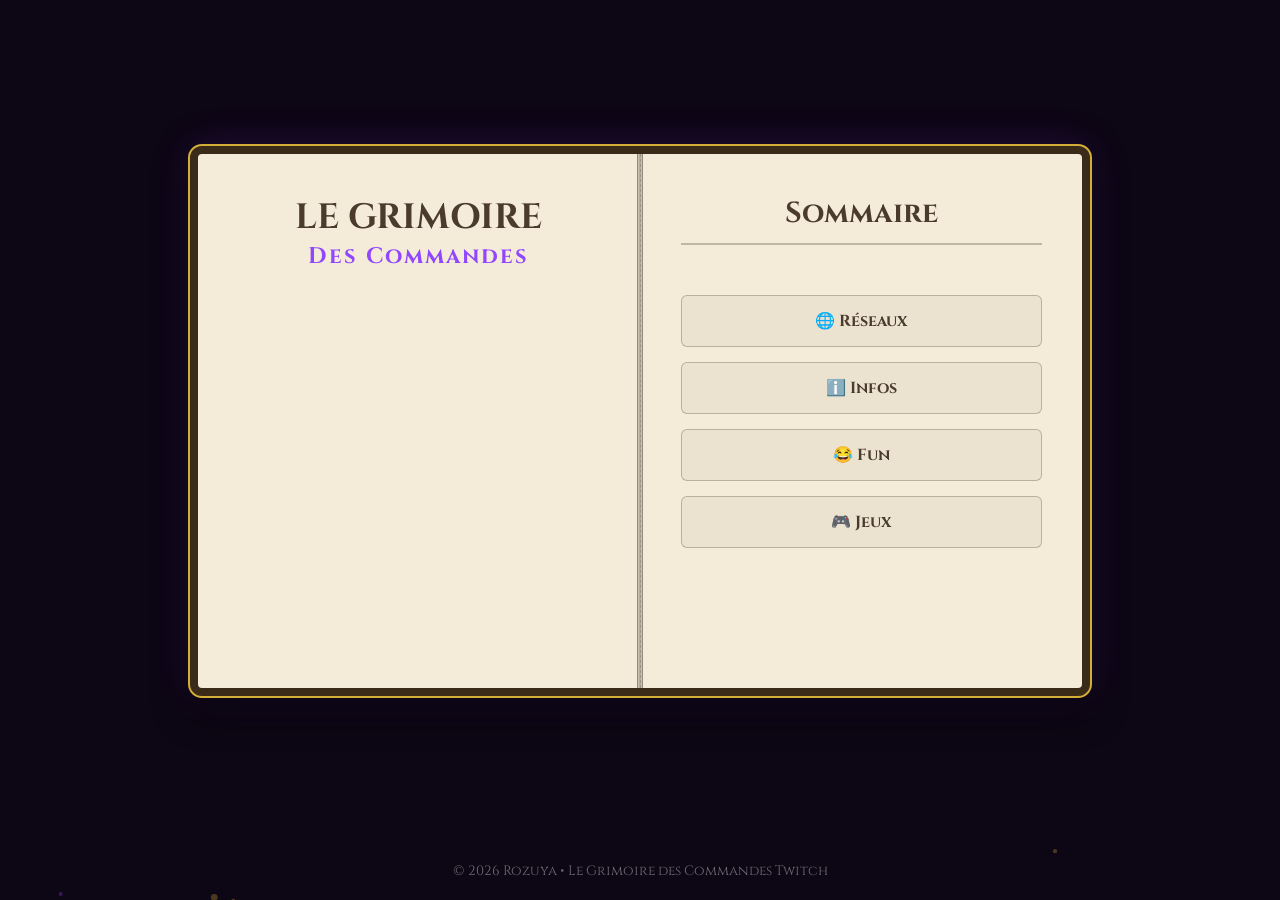
==== commit 1c1d2de7: "Update index.html" ====
--- a/index.html
+++ b/index.html
@@ -3,27 +3,13 @@
 <head>
     <meta charset="UTF-8">
     <meta name="viewport" content="width=device-width, initial-scale=1.0">
-    <title>Le Grimoire de Rozuya • Commandes Twitch</title>
-    
-    <!-- SEO & Métadonnées de Partage -->
-    <meta name="description" content="Explorez le Grimoire interactif et magique de Rozuya. Trouvez et copiez instantanément toutes les commandes du chat Twitch.">
-    <meta name="keywords" content="Rozuya, Twitch, Commandes, Grimoire, Stream, Discord, Chat, Fantasy">
-    <meta name="theme-color" content="#9146FF">
-    
-    <!-- Open Graph -->
-    <meta property="og:type" content="website">
-    <meta property="og:title" content="Le Grimoire de Rozuya • Commandes Twitch">
-    <meta property="og:description" content="Découvrez l'ensemble des commandes magiques utilisables sur le stream de Rozuya.">
-
-    <!-- Fichiers de style -->
+    <title>Le Grimoire de Rozuya</title>
     <link rel="stylesheet" href="style.css">
+    <link href="https://fonts.googleapis.com/css2?family=Cinzel:wght@400;700&family=Philosopher:ital,wght@0,400;0,700;1,400&display=swap" rel="stylesheet">
 </head>
 <body>
 
-    <!-- Système de particules -->
     <canvas id="magic-canvas"></canvas>
-    <div id="custom-cursor"></div>
-    <div id="toast-container" class="notification-container"></div>
 
     <main class="main-container">
         <div class="grimoire">
@@ -32,20 +18,7 @@
             <section class="book-page left">
                 <h1>Le Grimoire</h1>
                 <h2>Des Commandes</h2>
-                
-                <svg xmlns="http://www.w3.org/2000/svg" viewBox="0 0 100 100" width="130" height="130" style="filter: drop-shadow(0 0 12px #9146FF); margin: 30px auto; display: block;">
-                    <circle cx="50" cy="50" r="44" fill="none" stroke="#d4af37" stroke-width="2" stroke-dasharray="6 3" />
-                    <circle cx="50" cy="50" r="38" fill="none" stroke="#9146FF" stroke-width="1.5" />
-                    <path d="M32 68 L40 38 L50 52 L60 38 L68 68 Z" fill="none" stroke="#d4af37" stroke-width="3" stroke-linejoin="round" stroke-linecap="round"/>
-                    <polygon points="50,18 52,25 59,27 52,29 50,36 48,29 41,27 48,25" fill="#d4af37"/>
-                    <circle cx="26" cy="38" r="2.5" fill="#9146FF" />
-                    <circle cx="74" cy="38" r="2.5" fill="#9146FF" />
-                </svg>
-
-                <!-- Message d'introduction adapté (sans mention de tourner les pages) -->
-                <p style="color: #4a3b2c; font-style: italic; text-align: center; margin-top: 20px; line-height: 1.7; padding: 0 15px;">
-                    "Aventurier du chat, explore les chapitres de ce grimoire ancestral pour invoquer les pouvoirs et commandes du royaume de Rozuya."
-                </p>
+                <!-- Contenu page gauche -->
             </section>
 
             <!-- PAGE DROITE -->
--- a/style.css
+++ b/style.css
@@ -1,5 +1,5 @@
 /* ==========================================
-   STYLE GÉNÉRAL ET DESIGN DU GRIMOIRE
+   STYLE GÉNÉRAL DU GRIMOIRE (CLEAN)
    ========================================== */
 * {
     box-sizing: border-box;
@@ -8,7 +8,7 @@
 }
 
 body {
-    background-color: #0d0614; 
+    background-color: #0d0614;
     font-family: 'Philosopher', sans-serif;
     min-height: 100vh;
     display: flex;
@@ -17,10 +17,9 @@
     align-items: center;
     overflow-x: hidden;
     color: #1a0f05;
-    /* Suppression du cursor: default pour laisser le curseur par défaut du navigateur */
 }
 
-/* Canvas des particules magiques */
+/* Canvas des particules */
 #magic-canvas {
     position: fixed;
     top: 0;
@@ -28,7 +27,7 @@
     width: 100%;
     height: 100%;
     z-index: 1;
-    pointer-events: none; /* Important pour que le curseur passe à travers les particules */
+    pointer-events: none;
 }
 
 /* Container Principal */
@@ -57,7 +56,6 @@
     position: relative;
 }
 
-/* Ligne de pliure du milieu */
 .grimoire::after {
     content: '';
     position: absolute;
@@ -72,6 +70,7 @@
     pointer-events: none;
 }
 
+/* Pages */
 .book-page {
     flex: 1;
     padding: 40px;
@@ -84,13 +83,12 @@
     border-right: 1px dashed rgba(74, 59, 44, 0.2);
 }
 
+/* Typographie */
 h1 { font-family: 'Cinzel', serif; font-size: 2.2rem; color: #4a3b2c; text-align: center; text-transform: uppercase; }
 h2 { font-family: 'Cinzel', serif; font-size: 1.4rem; color: #9146FF; text-align: center; margin-bottom: 5px; letter-spacing: 2px; }
 h3 { font-family: 'Cinzel', serif; font-size: 1.8rem; color: #4a3b2c; text-align: center; border-bottom: 2px double rgba(74, 59, 44, 0.3); padding-bottom: 10px; margin-bottom: 30px; }
 
-.grimoire-emblem { filter: drop-shadow(0 0 12px rgba(145, 70, 255, 0.4)); margin: 15px auto 5px auto; display: block; }
-.grimoire-intro { color: #4a3b2c; font-style: italic; text-align: center; line-height: 1.5; padding: 0 10px; font-size: 0.95rem; }
-
+/* Menu */
 .menu-grid { display: grid; grid-template-columns: 1fr; gap: 15px; margin-top: 20px; }
 
 .menu-item {
@@ -107,7 +105,6 @@
     font-weight: bold;
     font-size: 1rem;
     transition: all 0.3s ease;
-    box-shadow: 0 2px 4px rgba(0,0,0,0.05);
 }
 
 .menu-item:hover {
@@ -115,7 +112,6 @@
     color: #ffffff;
     border-color: #9146FF;
     transform: translateY(-2px);
-    box-shadow: 0 5px 15px rgba(145, 70, 255, 0.4);
 }
 
 footer {
@@ -129,81 +125,6 @@
     width: 100%;
 }
 
-/* ==========================================
-   LECTEUR AUDIO
-   ========================================== */
-.audio-player {
-    display: flex;
-    align-items: center;
-    justify-content: space-between;
-    gap: 12px;
-    margin: 25px auto 0 auto;
-    padding: 8px 15px;
-    border-radius: 8px;
-    background: rgba(74, 59, 44, 0.05);
-    border: 2px double rgba(212, 175, 55, 0.6);
-    box-shadow: inset 0 0 15px rgba(145, 70, 255, 0.04), 0 2px 8px rgba(0, 0, 0, 0.05);
-    max-width: 250px;
-    position: relative;
-    z-index: 999;
-    pointer-events: auto;
-}
-
-.audio-player button {
-    background: linear-gradient(135deg, #e5c060, #b08d2b);
-    border: 1px solid #4a3b2c;
-    color: #1a0f05;
-    width: 32px;
-    height: 32px;
-    border-radius: 50%;
-    font-size: 0.9rem;
-    display: flex;
-    align-items: center;
-    justify-content: center;
-    cursor: pointer;
-    box-shadow: 0 2px 5px rgba(0,0,0,0.15), inset 0 1px 0 rgba(255,255,255,0.3);
-    transition: all 0.2s ease;
-    padding: 0;
-    line-height: 1;
-}
-
-.audio-player button:hover {
-    transform: scale(1.1);
-    box-shadow: 0 0 10px rgba(212, 175, 55, 0.8);
-    background: linear-gradient(135deg, #f2d479, #cfa83c);
-}
-
-.audio-player input[type="range"] {
-    -webkit-appearance: none;
-    appearance: none;
-    width: 100px;
-    height: 4px;
-    background: rgba(74, 59, 44, 0.25);
-    border-radius: 2px;
-    outline: none;
-    cursor: pointer;
-}
-
-.audio-player input[type="range"]::-webkit-slider-thumb {
-    -webkit-appearance: none;
-    appearance: none;
-    width: 15px;
-    height: 15px;
-    border-radius: 50%;
-    background: #9146FF;
-    border: 2px solid #d4af37;
-    box-shadow: 0 0 8px rgba(145, 70, 255, 0.8);
-}
-
-.audio-player span {
-    font-family: 'Cinzel', serif;
-    font-size: 0.8rem;
-    color: #4a3b2c;
-    font-weight: bold;
-    min-width: 38px;
-    text-align: right;
-}
-
 @media (max-width: 768px) {
     .grimoire { flex-direction: column; min-height: auto; }
     .grimoire::after { display: none; }
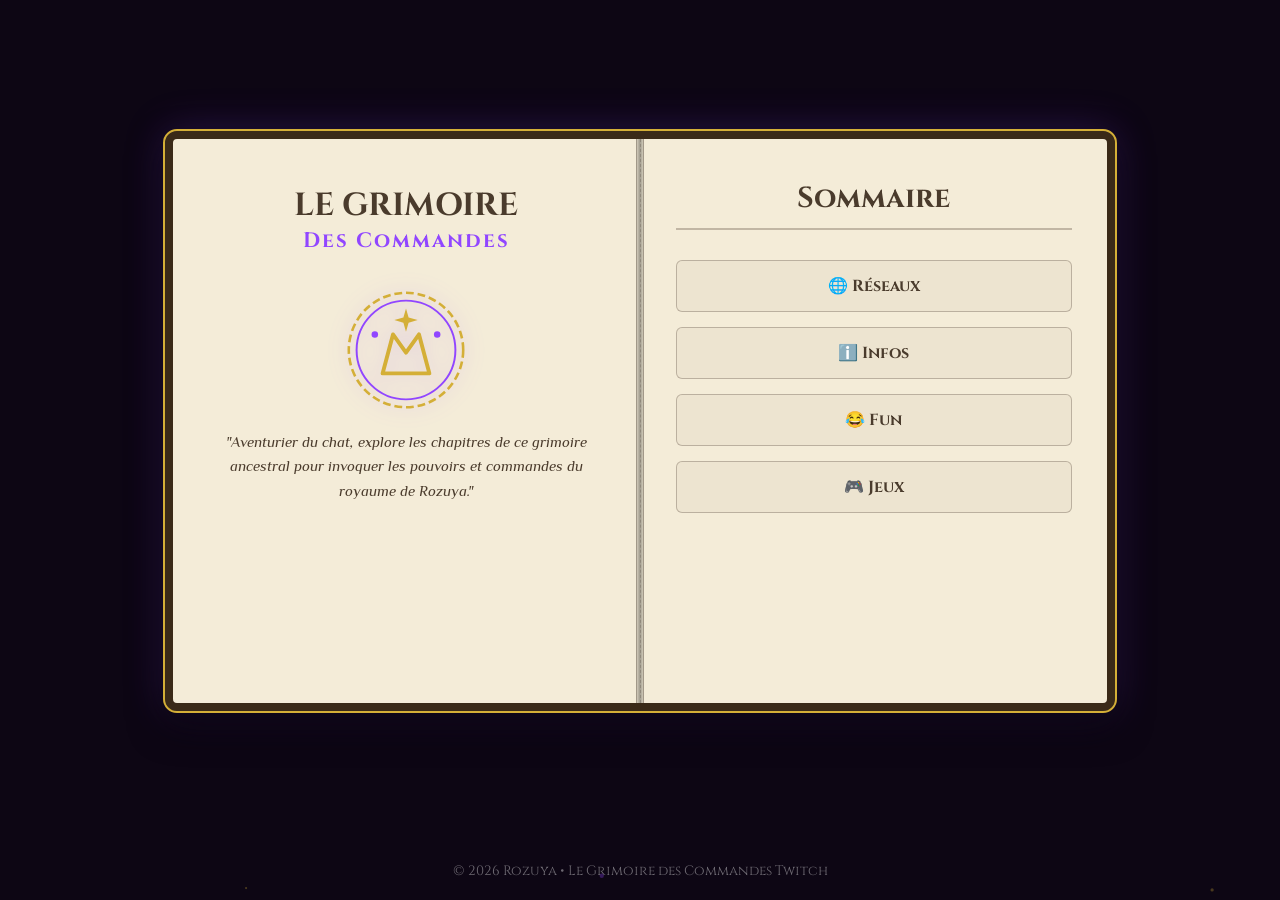
==== commit 766884c7: "Update index.html" ====
--- a/index.html
+++ b/index.html
@@ -3,7 +3,7 @@
 <head>
     <meta charset="UTF-8">
     <meta name="viewport" content="width=device-width, initial-scale=1.0">
-    <title>Le Grimoire de Rozuya</title>
+    <title>Le Grimoire de Rozuya • Accueil</title>
     <link rel="stylesheet" href="style.css">
     <link href="https://fonts.googleapis.com/css2?family=Cinzel:wght@400;700&family=Philosopher:ital,wght@0,400;0,700;1,400&display=swap" rel="stylesheet">
 </head>
@@ -18,7 +18,20 @@
             <section class="book-page left">
                 <h1>Le Grimoire</h1>
                 <h2>Des Commandes</h2>
-                <!-- Contenu page gauche -->
+                
+                <!-- Emblème Magique -->
+                <svg xmlns="http://www.w3.org/2000/svg" viewBox="0 0 100 100" width="130" height="130" class="grimoire-emblem">
+                    <circle cx="50" cy="50" r="44" fill="none" stroke="#d4af37" stroke-width="2" stroke-dasharray="6 3" />
+                    <circle cx="50" cy="50" r="38" fill="none" stroke="#9146FF" stroke-width="1.5" />
+                    <path d="M32 68 L40 38 L50 52 L60 38 L68 68 Z" fill="none" stroke="#d4af37" stroke-width="3" stroke-linejoin="round" stroke-linecap="round"/>
+                    <polygon points="50,18 52,25 59,27 52,29 50,36 48,29 41,27 48,25" fill="#d4af37"/>
+                    <circle cx="26" cy="38" r="2.5" fill="#9146FF" />
+                    <circle cx="74" cy="38" r="2.5" fill="#9146FF" />
+                </svg>
+
+                <p class="grimoire-intro">
+                    "Aventurier du chat, explore les chapitres de ce grimoire ancestral pour invoquer les pouvoirs et commandes du royaume de Rozuya."
+                </p>
             </section>
 
             <!-- PAGE DROITE -->
--- a/style.css
+++ b/style.css
@@ -1,5 +1,5 @@
 /* ==========================================
-   STYLE GÉNÉRAL DU GRIMOIRE (CLEAN)
+   POLICES & DESIGN GLOBAL
    ========================================== */
 * {
     box-sizing: border-box;
@@ -8,7 +8,7 @@
 }
 
 body {
-    background-color: #0d0614;
+    background-color: #0d0614; /* Fond violet mystique très sombre */
     font-family: 'Philosopher', sans-serif;
     min-height: 100vh;
     display: flex;
@@ -19,7 +19,7 @@
     color: #1a0f05;
 }
 
-/* Canvas des particules */
+/* Canvas des particules magiques d'arrière-plan */
 #magic-canvas {
     position: fixed;
     top: 0;
@@ -42,61 +42,170 @@
     padding: 20px;
 }
 
-/* Le Livre Grimoire */
+/* ==========================================
+   LE LIVRE GRIMOIRE
+   ========================================== */
 .grimoire {
-    background: #f4ecd8;
+    background: #f4ecd8; /* Effet parchemin */
     border: 8px solid #3a2a18;
-    outline: 2px solid #d4af37;
-    box-shadow: 0 15px 35px rgba(0,0,0,0.6), 0 0 40px rgba(145, 70, 255, 0.2);
+    outline: 2px solid #d4af37; /* Liseré doré */
+    box-shadow: 0 15px 35px rgba(0,0,0,0.6), 0 0 40px rgba(145, 70, 255, 0.25);
     border-radius: 12px;
     display: flex;
     width: 100%;
-    max-width: 900px;
-    min-height: 550px;
+    max-width: 950px;
+    min-height: 580px;
     position: relative;
 }
 
+/* Pliure centrale du livre */
 .grimoire::after {
     content: '';
     position: absolute;
     top: 0;
     left: 50%;
     transform: translateX(-50%);
-    width: 4px;
+    width: 6px;
     height: 100%;
-    background: linear-gradient(to right, rgba(0,0,0,0.15), rgba(0,0,0,0.3), rgba(0,0,0,0.15));
-    border-left: 1px solid rgba(74, 59, 44, 0.4);
-    border-right: 1px solid rgba(74, 59, 44, 0.4);
+    background: linear-gradient(to right, rgba(0,0,0,0.15), rgba(0,0,0,0.35), rgba(0,0,0,0.15));
+    border-left: 1px solid rgba(74, 59, 44, 0.3);
+    border-right: 1px solid rgba(74, 59, 44, 0.3);
     pointer-events: none;
 }
 
-/* Pages */
+/* Pages du livre */
 .book-page {
     flex: 1;
-    padding: 40px;
+    padding: 40px 35px;
     display: flex;
     flex-direction: column;
     justify-content: flex-start;
+    max-height: 564px;
 }
 
 .book-page.left {
     border-right: 1px dashed rgba(74, 59, 44, 0.2);
-}
-
-/* Typographie */
-h1 { font-family: 'Cinzel', serif; font-size: 2.2rem; color: #4a3b2c; text-align: center; text-transform: uppercase; }
-h2 { font-family: 'Cinzel', serif; font-size: 1.4rem; color: #9146FF; text-align: center; margin-bottom: 5px; letter-spacing: 2px; }
-h3 { font-family: 'Cinzel', serif; font-size: 1.8rem; color: #4a3b2c; text-align: center; border-bottom: 2px double rgba(74, 59, 44, 0.3); padding-bottom: 10px; margin-bottom: 30px; }
-
-/* Menu */
-.menu-grid { display: grid; grid-template-columns: 1fr; gap: 15px; margin-top: 20px; }
+    align-items: center;
+    text-align: center;
+}
+
+.book-page.right {
+    overflow-y: auto; /* Permet de scroller sur les commandes si la liste est longue */
+}
+
+/* Customisation de la barre de défilement parchemin */
+.book-page.right::-webkit-scrollbar {
+    width: 6px;
+}
+.book-page.right::-webkit-scrollbar-track {
+    background: rgba(74, 59, 44, 0.05);
+}
+.book-page.right::-webkit-scrollbar-thumb {
+    background: #3a2a18;
+    border-radius: 3px;
+}
+
+/* ==========================================
+   TYPOGRAPHIE & ICONOGRAPHIE
+   ========================================== */
+h1 {
+    font-family: 'Cinzel', serif;
+    font-size: 2rem;
+    color: #4a3b2c;
+    text-transform: uppercase;
+    margin-top: 5px;
+}
+
+h2 {
+    font-family: 'Cinzel', serif;
+    font-size: 1.3rem;
+    color: #9146FF; /* Violet magique Twitch */
+    letter-spacing: 2px;
+    margin-bottom: 15px;
+}
+
+h3 {
+    font-family: 'Cinzel', serif;
+    font-size: 1.8rem;
+    color: #4a3b2c;
+    text-align: center;
+    border-bottom: 2px double rgba(74, 59, 44, 0.3);
+    padding-bottom: 10px;
+    margin-bottom: 20px;
+}
+
+.grimoire-emblem {
+    filter: drop-shadow(0 0 10px rgba(145, 70, 255, 0.3));
+    margin: 15px auto;
+}
+
+.grimoire-intro {
+    color: #4a3b2c;
+    font-style: italic;
+    line-height: 1.6;
+    font-size: 0.95rem;
+    margin-bottom: 20px;
+}
+
+/* ==========================================
+   INTERACTIONS & BARRES DE RECHERCHE
+   ========================================== */
+.search-container {
+    width: 100%;
+    margin-bottom: 15px;
+}
+
+.search-input {
+    width: 100%;
+    padding: 10px 15px;
+    border: 1px solid rgba(74, 59, 44, 0.4);
+    background: rgba(255, 255, 255, 0.4);
+    border-radius: 4px;
+    font-family: 'Philosopher', sans-serif;
+    font-size: 0.95rem;
+    color: #1a0f05;
+    outline: none;
+    text-align: center;
+    transition: all 0.3s ease;
+}
+
+.search-input:focus {
+    border-color: #9146FF;
+    box-shadow: 0 0 8px rgba(145, 70, 255, 0.2);
+    background: rgba(255, 255, 255, 0.85);
+}
+
+.back-link {
+    font-family: 'Cinzel', serif;
+    font-size: 0.85rem;
+    color: #9146FF;
+    text-decoration: none;
+    font-weight: bold;
+    display: inline-block;
+    margin-top: 15px;
+    transition: color 0.2s ease;
+}
+
+.back-link:hover {
+    color: #4a3b2c;
+}
+
+/* ==========================================
+   SOMMAIRE (INDEX)
+   ========================================== */
+.menu-grid {
+    display: grid;
+    grid-template-columns: 1fr;
+    gap: 15px;
+    margin-top: 10px;
+}
 
 .menu-item {
     display: flex;
     align-items: center;
     justify-content: center;
     padding: 14px;
-    background: rgba(74, 59, 44, 0.05);
+    background: rgba(74, 59, 44, 0.04);
     border: 1px solid rgba(74, 59, 44, 0.3);
     border-radius: 6px;
     color: #4a3b2c;
@@ -104,7 +213,7 @@
     font-family: 'Cinzel', serif;
     font-weight: bold;
     font-size: 1rem;
-    transition: all 0.3s ease;
+    transition: all 0.25s ease;
 }
 
 .menu-item:hover {
@@ -112,8 +221,119 @@
     color: #ffffff;
     border-color: #9146FF;
     transform: translateY(-2px);
-}
-
+    box-shadow: 0 5px 15px rgba(145, 70, 255, 0.35);
+}
+
+/* ==========================================
+   LISTE DES PARCHEMINS (COMMANDES)
+   ========================================== */
+.command-list {
+    display: flex;
+    flex-direction: column;
+    gap: 15px;
+}
+
+.command-card {
+    background: rgba(74, 59, 44, 0.03);
+    border: 1px solid rgba(74, 59, 44, 0.2);
+    border-radius: 6px;
+    padding: 12px 15px;
+    display: flex;
+    justify-content: space-between;
+    align-items: center;
+    gap: 15px;
+    transition: all 0.2s ease;
+}
+
+.command-card:hover {
+    border-color: rgba(145, 70, 255, 0.4);
+    background: rgba(145, 70, 255, 0.02);
+}
+
+.command-details {
+    flex: 1;
+}
+
+.command-trigger {
+    font-family: 'Cinzel', serif;
+    font-weight: bold;
+    color: #9146FF;
+    font-size: 1.1rem;
+    margin-bottom: 4px;
+}
+
+.command-desc {
+    font-size: 0.9rem;
+    color: #4a3b2c;
+    line-height: 1.4;
+}
+
+/* Boutons Copier */
+.copy-btn {
+    background: #3a2a18;
+    color: #f4ecd8;
+    border: 1px solid #d4af37;
+    padding: 6px 12px;
+    font-family: 'Cinzel', serif;
+    font-size: 0.75rem;
+    font-weight: bold;
+    border-radius: 4px;
+    cursor: pointer;
+    transition: all 0.2s ease;
+}
+
+.copy-btn:hover {
+    background: #9146FF;
+    border-color: #9146FF;
+    color: #ffffff;
+    transform: scale(1.05);
+}
+
+.copy-btn:active {
+    transform: scale(0.95);
+}
+
+/* ==========================================
+   SYSTÈME DE TOAST (NOTIFICATIONS MAGIQUES)
+   ========================================== */
+.toast-container {
+    position: fixed;
+    bottom: 25px;
+    right: 25px;
+    z-index: 1000;
+    display: flex;
+    flex-direction: column;
+    gap: 10px;
+}
+
+.toast {
+    background: #1a0f05;
+    color: #f4ecd8;
+    border: 1.5px solid #d4af37;
+    padding: 12px 24px;
+    border-radius: 6px;
+    font-family: 'Philosopher', sans-serif;
+    font-size: 0.95rem;
+    box-shadow: 0 10px 25px rgba(0,0,0,0.7);
+    display: flex;
+    align-items: center;
+    gap: 10px;
+    transform: translateY(30px);
+    opacity: 0;
+    animation: slideIn 0.3s forwards, fadeOut 0.3s 2.2s forwards;
+}
+
+@keyframes slideIn {
+    to { transform: translateY(0); opacity: 1; }
+}
+
+@keyframes fadeOut {
+    to { opacity: 0; transform: translateY(-20px); }
+}
+
+/* ==========================================
+   FOOTER & RESPONSIVE
+   ========================================== */
 footer {
     position: relative;
     z-index: 2;
@@ -126,7 +346,18 @@
 }
 
 @media (max-width: 768px) {
-    .grimoire { flex-direction: column; min-height: auto; }
-    .grimoire::after { display: none; }
-    .book-page.left { border-right: none; border-bottom: 1px dashed rgba(74, 59, 44, 0.2); }
-}
+    .grimoire {
+        flex-direction: column;
+        min-height: auto;
+    }
+    .grimoire::after {
+        display: none;
+    }
+    .book-page.left {
+        border-right: none;
+        border-bottom: 1px dashed rgba(74, 59, 44, 0.2);
+    }
+    .book-page {
+        max-height: none;
+    }
+}
